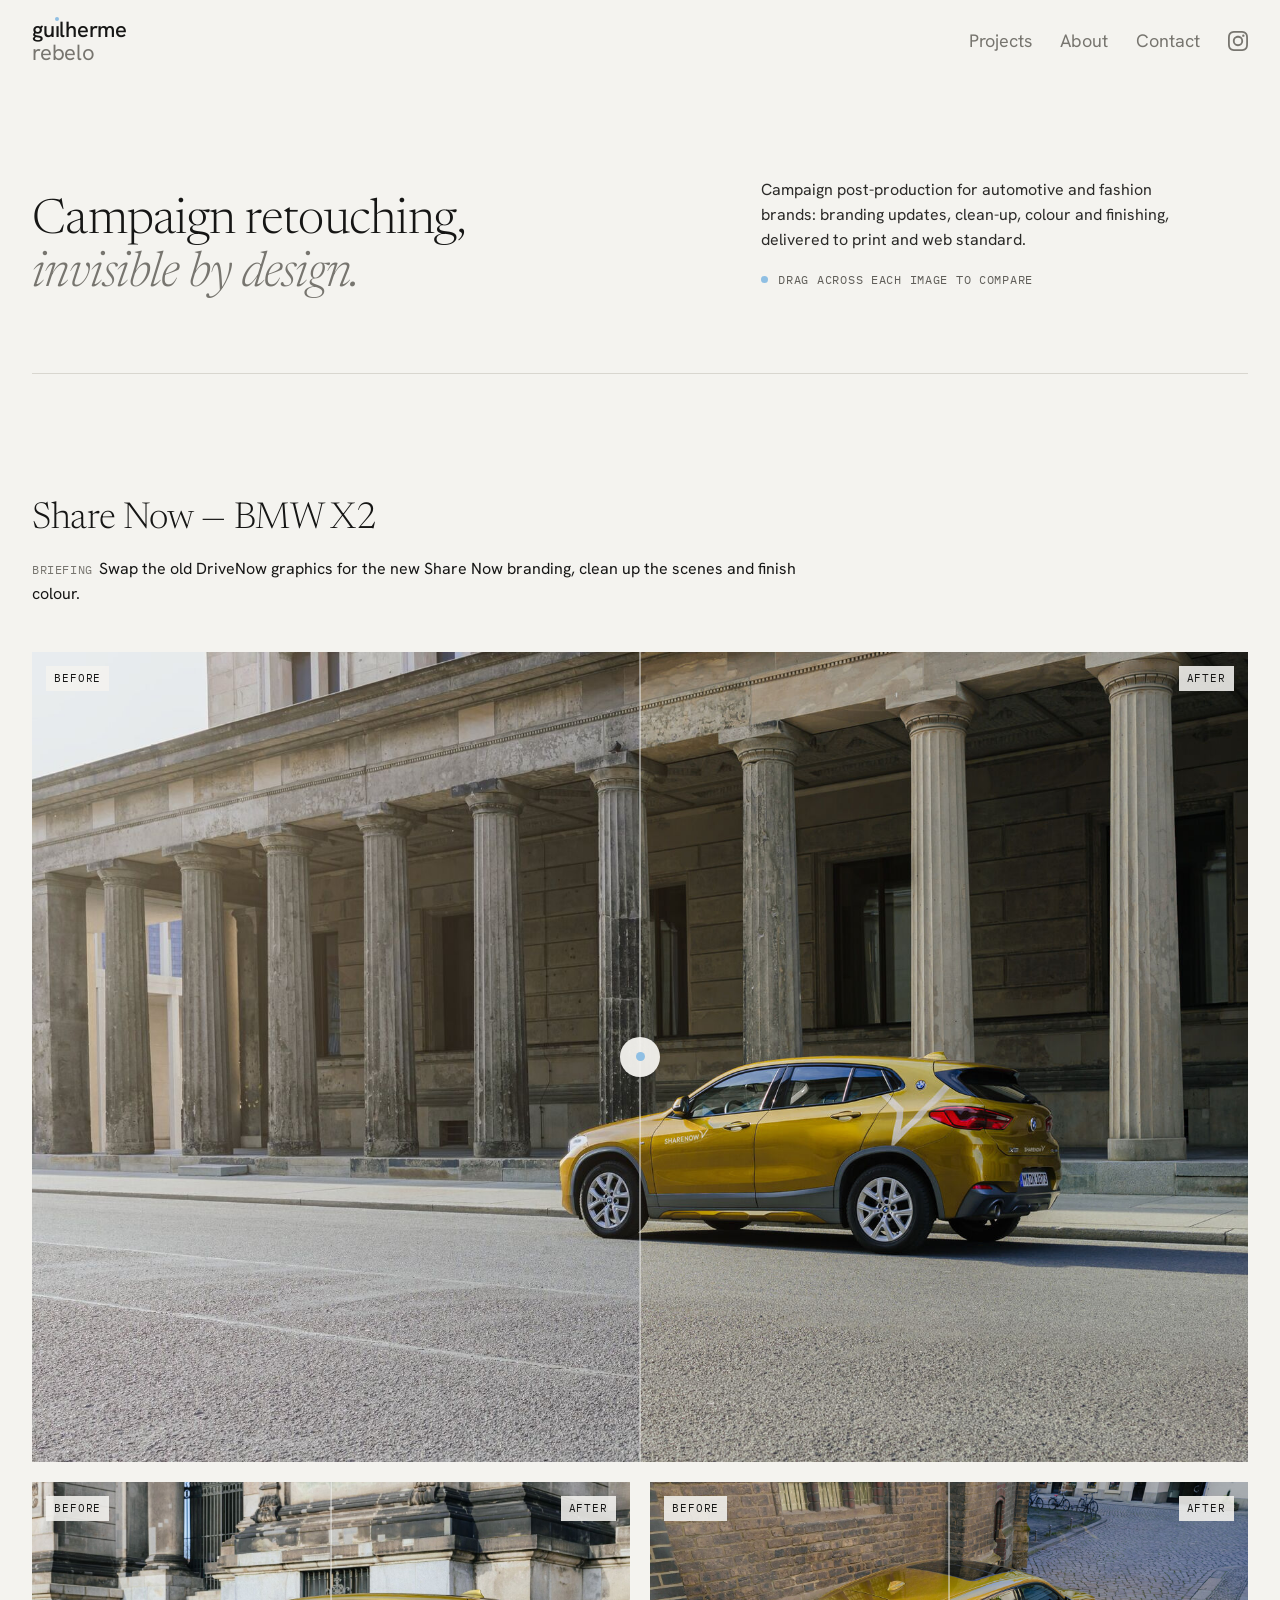
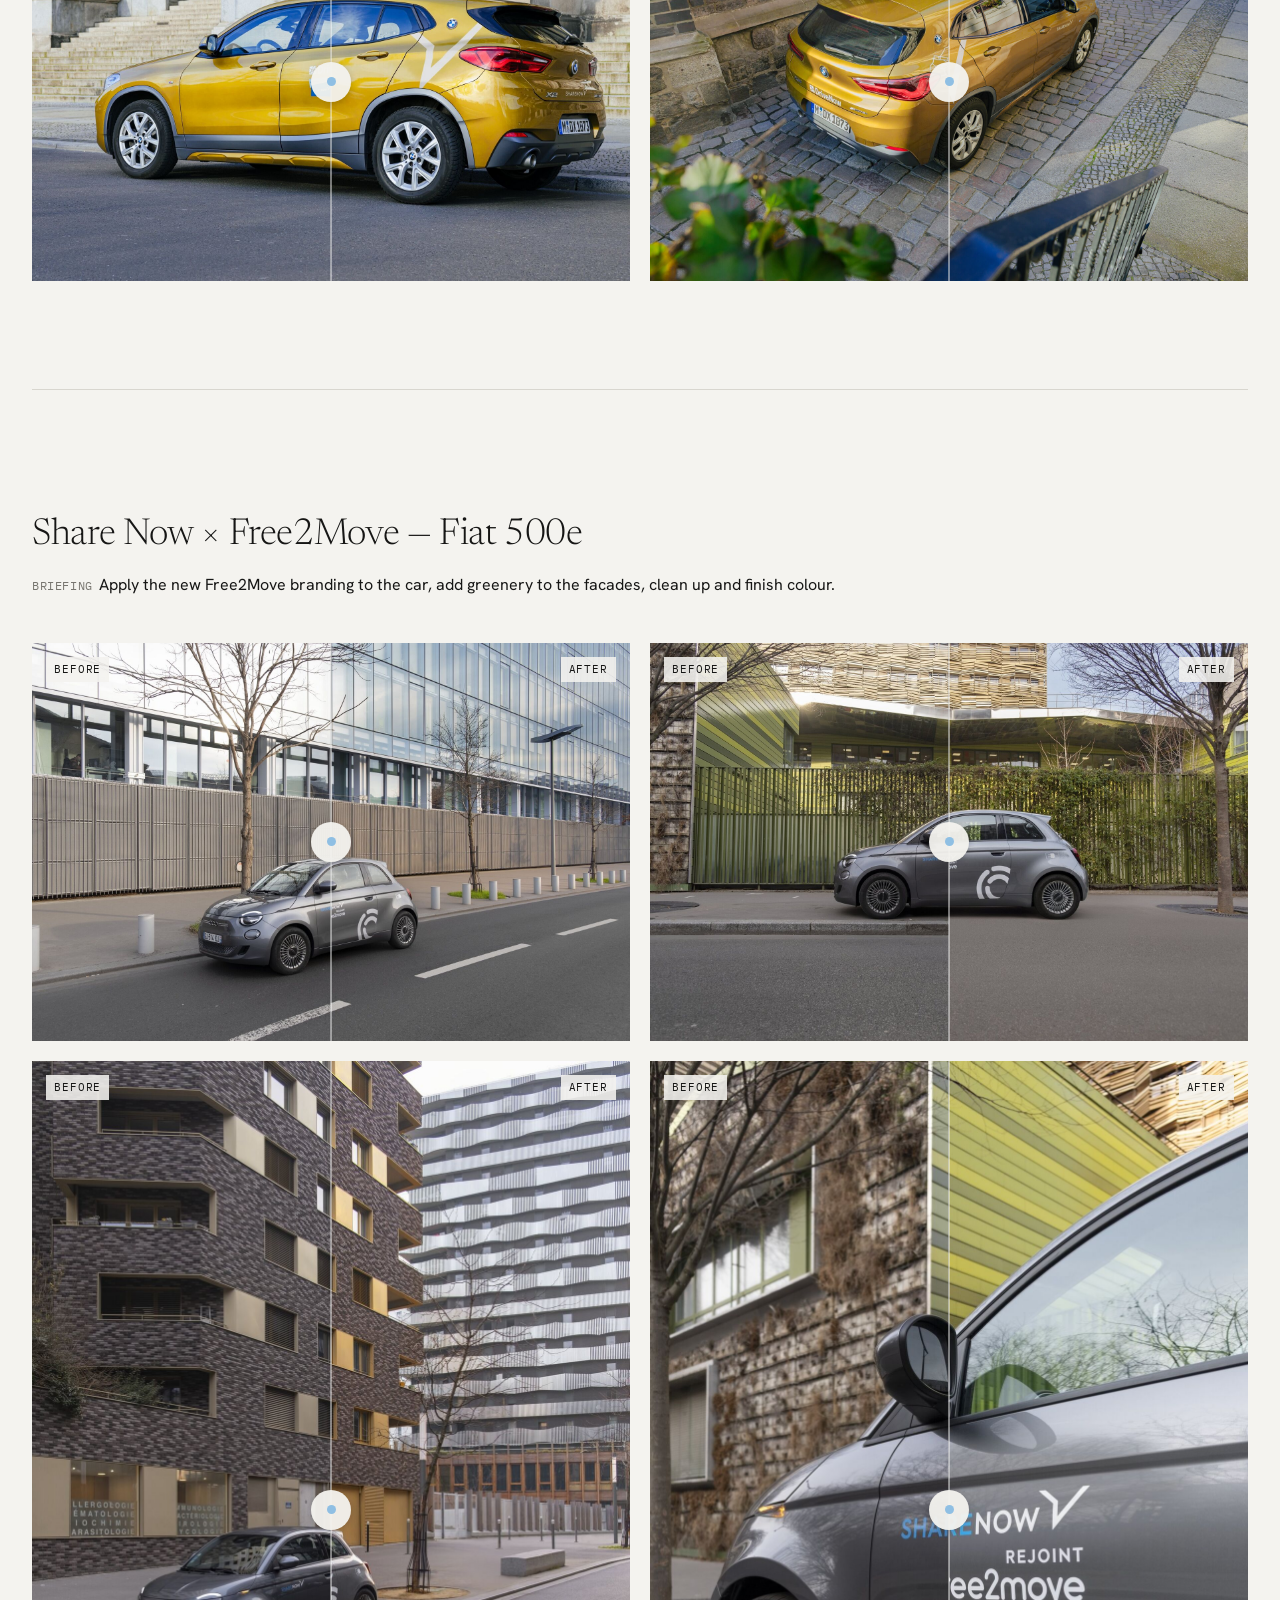
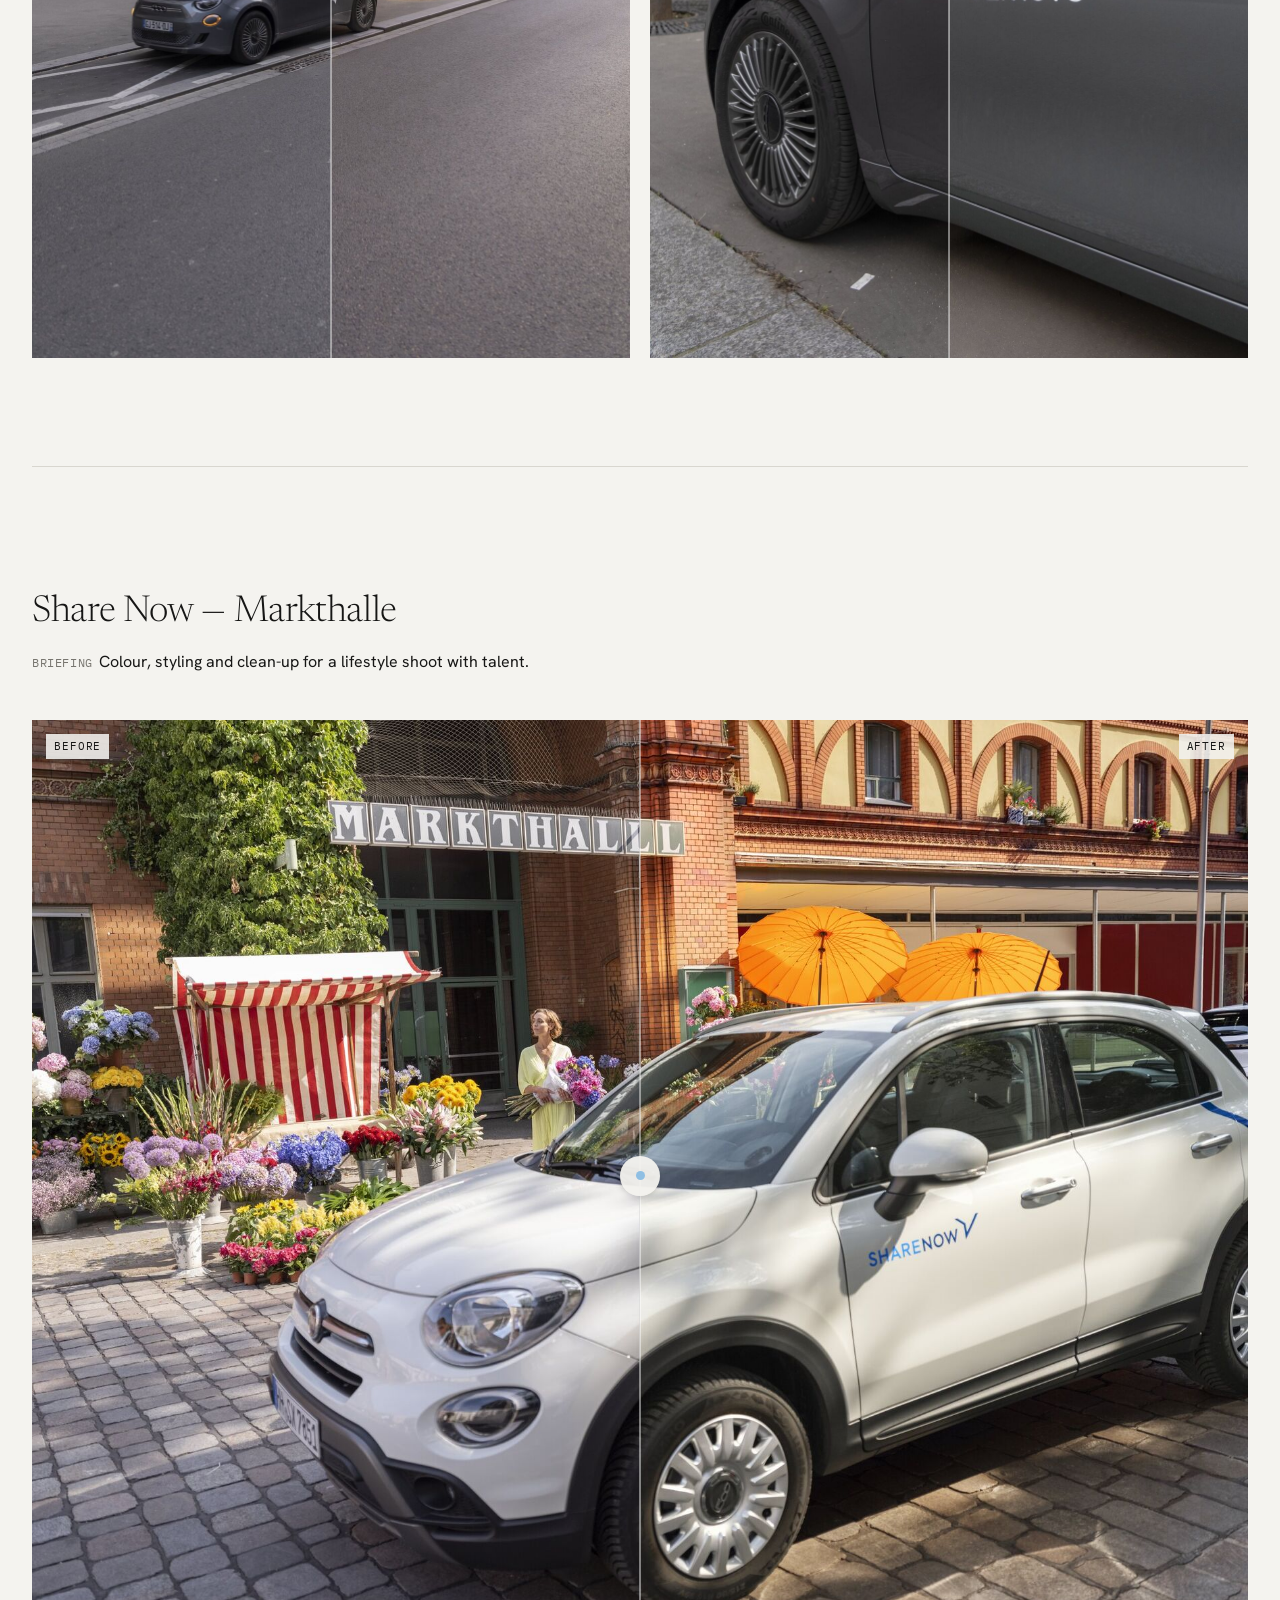
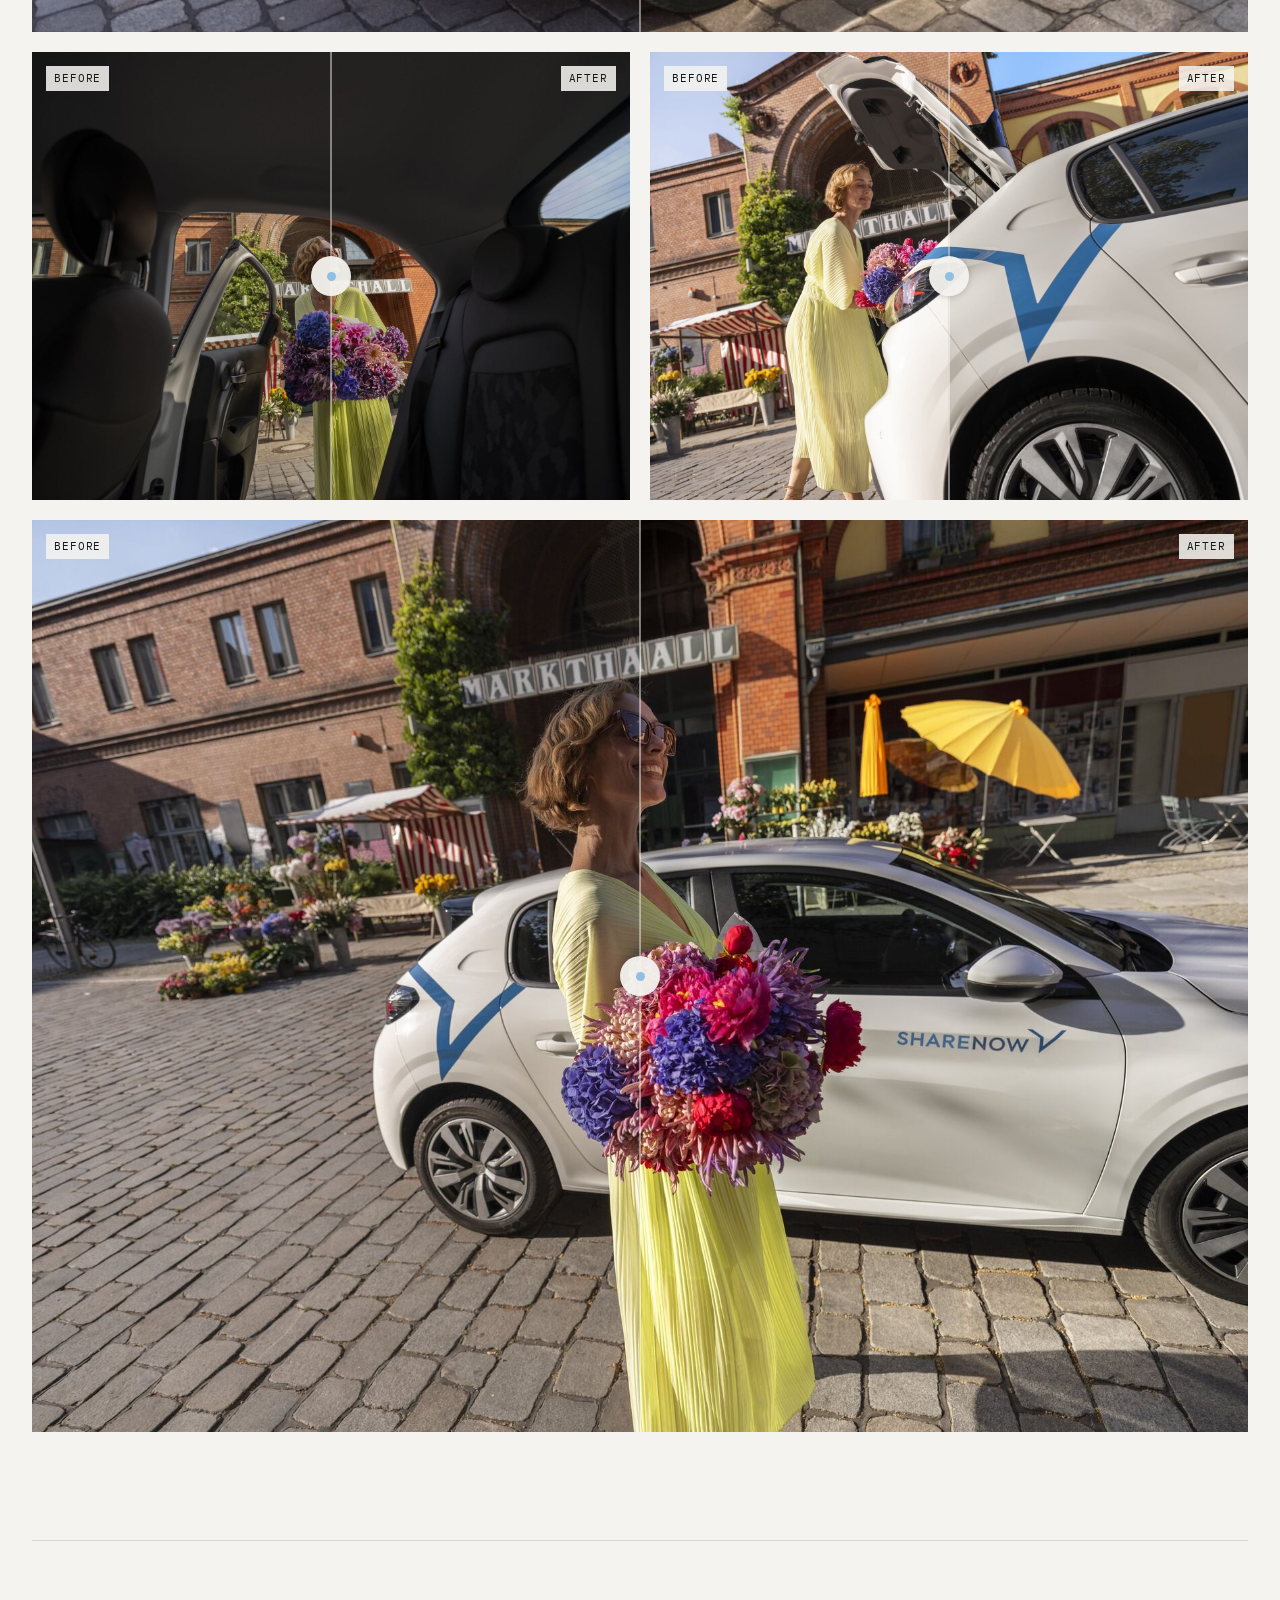
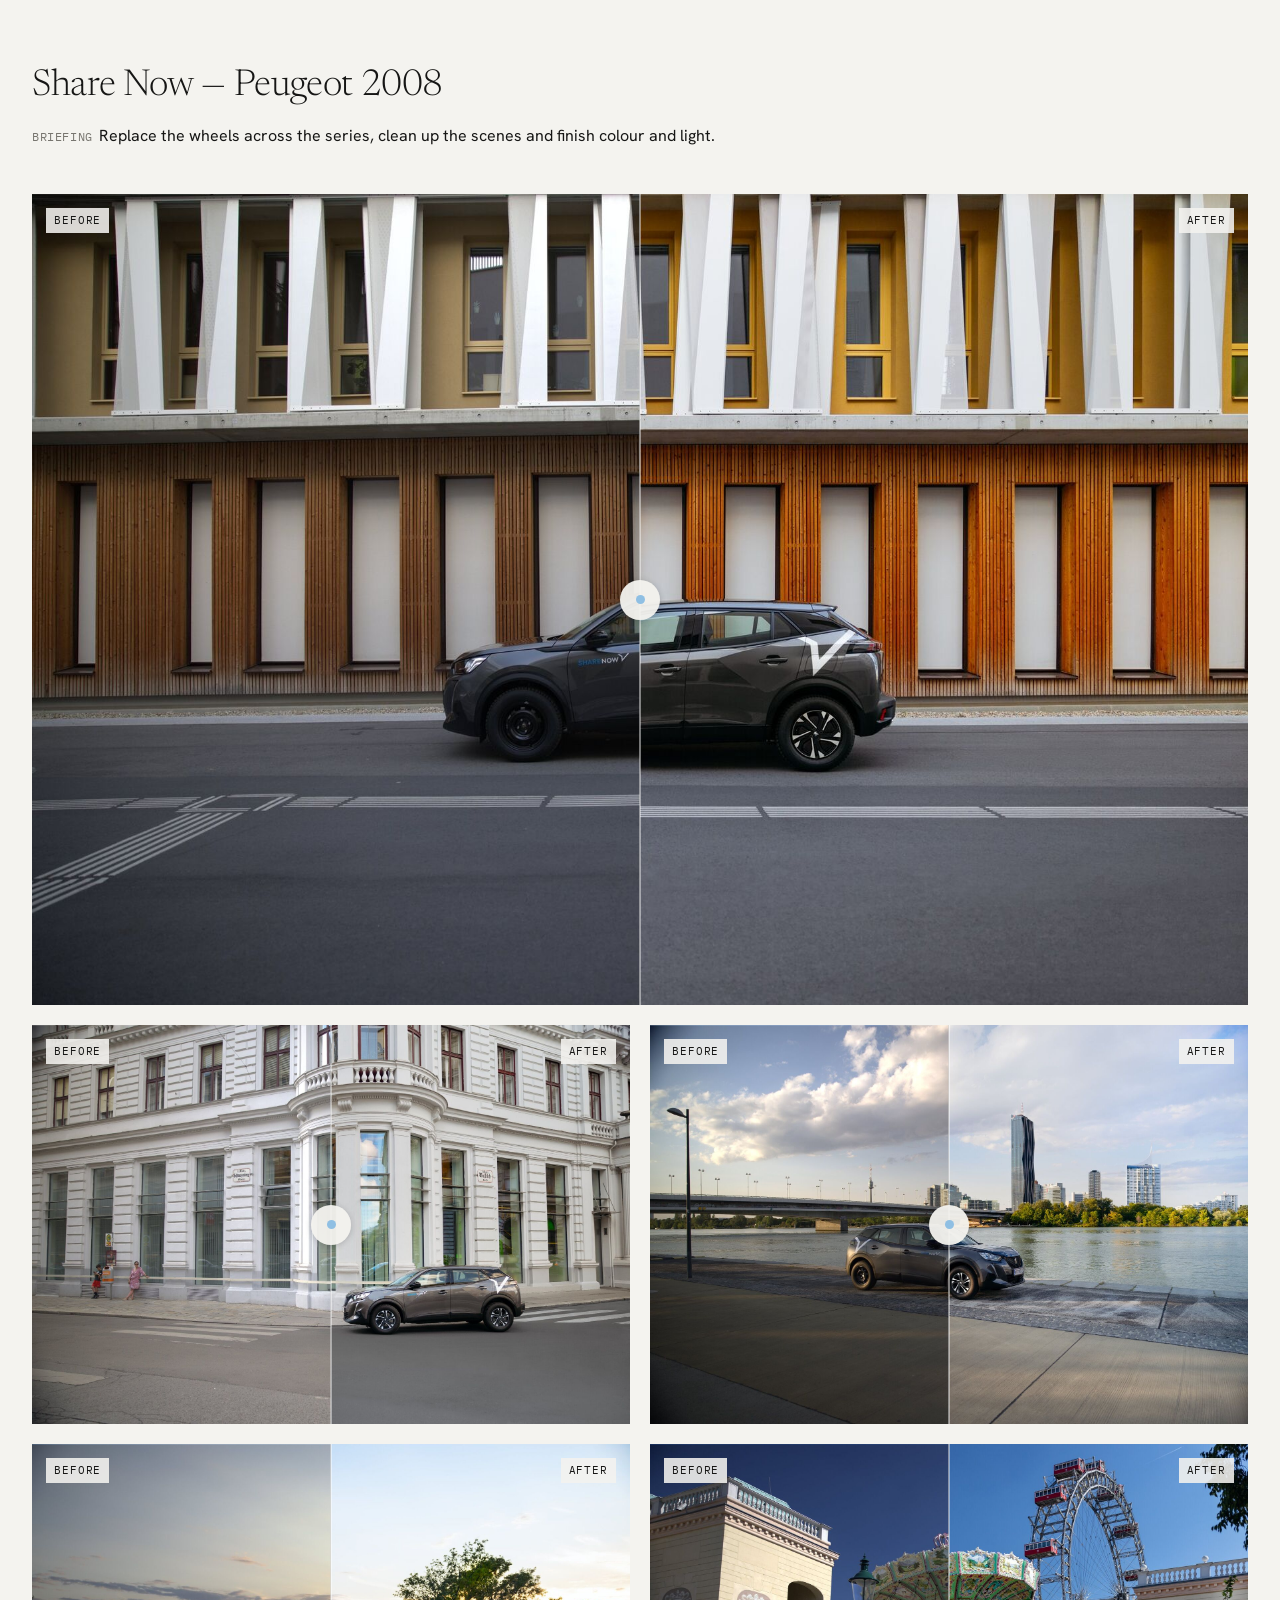
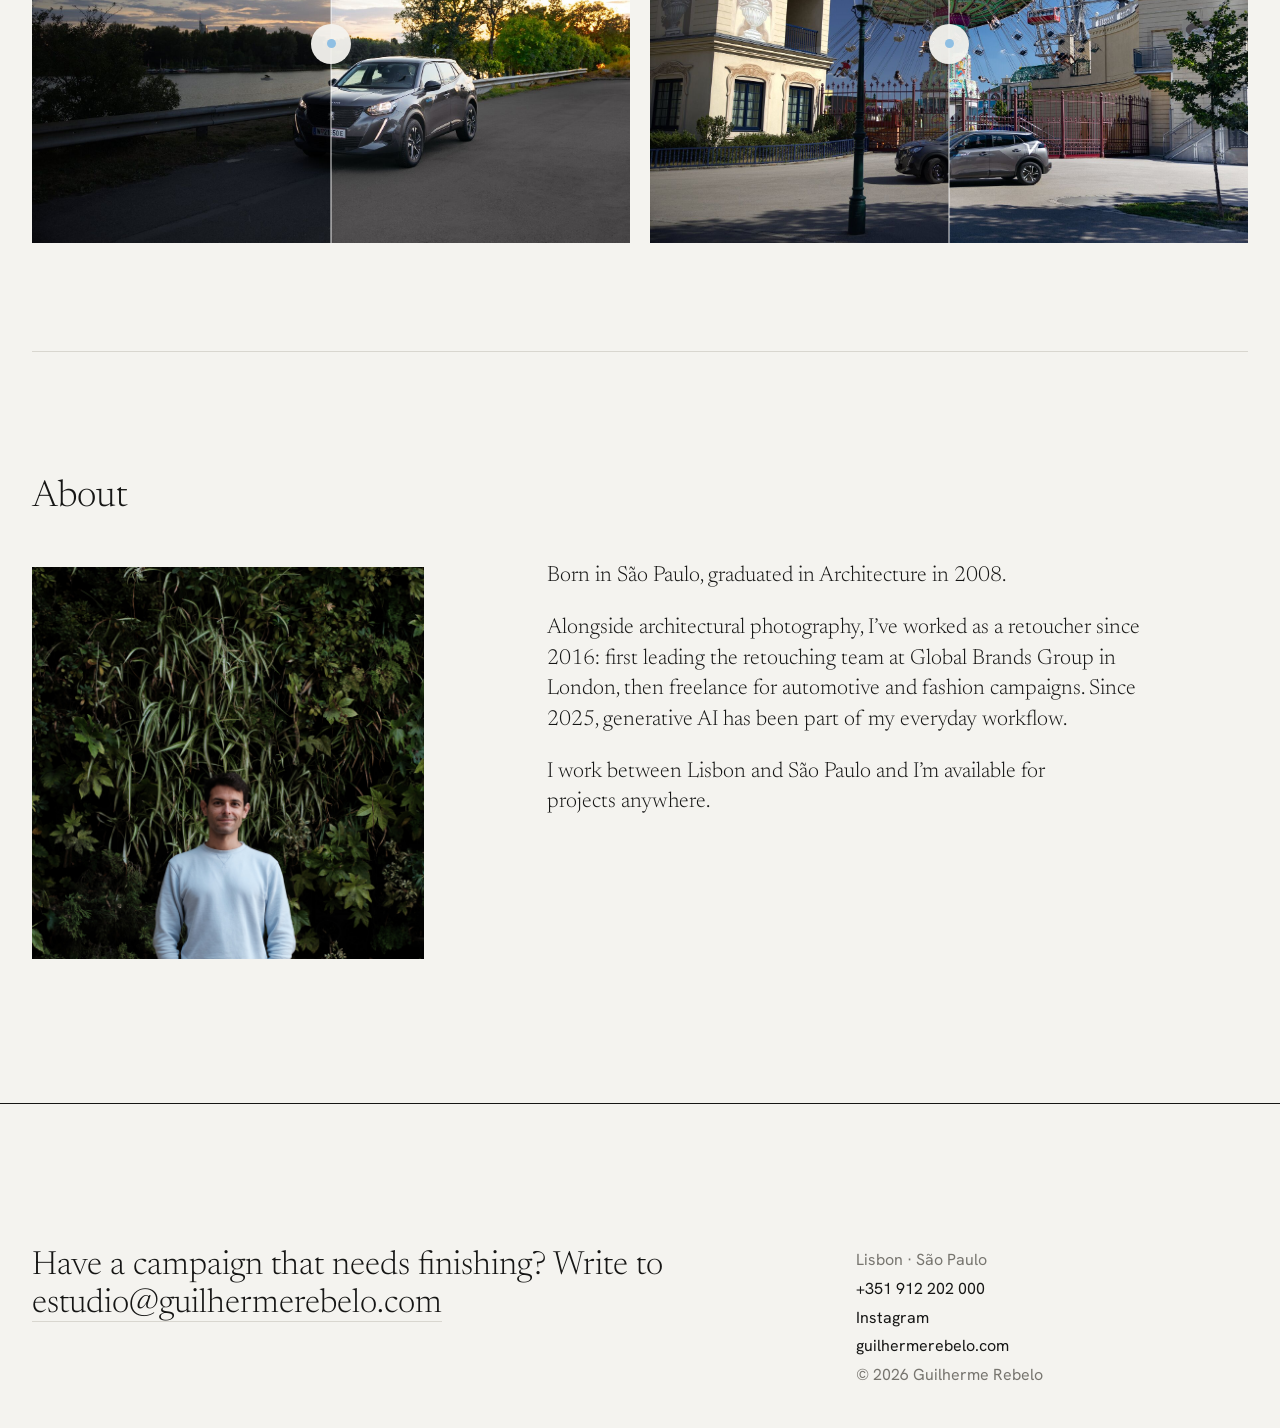
==== retouch/index.html @ 8e70e0fe "Add hidden retouch portfolio page" ====
<!DOCTYPE html>
<html lang="en">
<head>
<meta charset="utf-8">
<meta name="viewport" content="width=device-width, initial-scale=1">
<title>Guilherme Rebelo — Retouch Portfolio</title>
<meta name="robots" content="noindex, nofollow">
<meta name="description" content="Campaign retouching by Guilherme Rebelo: before and after.">
<meta property="og:type" content="website">
<meta property="og:title" content="Guilherme Rebelo — Retouch Portfolio">
<meta property="og:description" content="Campaign retouching, invisible by design. Drag each image to compare before and after.">
<meta property="og:url" content="https://guilhermerebelo.com/retouch/">
<meta property="og:image" content="https://guilhermerebelo.com/retouch/img/ShareNow_V_M37A9965.jpg">
<link rel="icon" href="../favicon.svg" type="image/svg+xml">
<link rel="icon" href="../favicon-32.png" sizes="32x32" type="image/png">
<link rel="apple-touch-icon" href="../apple-touch-icon.png">
<link rel="preconnect" href="https://fonts.googleapis.com">
<link rel="preconnect" href="https://fonts.gstatic.com" crossorigin>
<link rel="stylesheet" href="https://fonts.googleapis.com/css2?family=Newsreader:ital,opsz,wght@0,6..72,300;0,6..72,400;1,6..72,300;1,6..72,400&family=Hanken+Grotesk:wght@400;500;600&family=IBM+Plex+Mono:wght@400;500&display=swap">
<style>
  :root{
    --paper:#f4f3ef; --ink:#161615; --mute:#5f5d58; --mute-2:#77756f; --hair:#d8d6cf; --sky:#8fbfe3; --ph:#e6e4dd;
    --serif:"Newsreader",Georgia,serif; --sans:"Hanken Grotesk",Helvetica,Arial,sans-serif; --mono:"IBM Plex Mono",Menlo,monospace;
  }
  *{box-sizing:border-box}
  html,body{margin:0;background:var(--paper);color:var(--ink)}
  body{font-family:var(--sans);font-size:16px;line-height:1.55;-webkit-font-smoothing:antialiased}
  a{color:inherit;text-decoration:none}
  a:hover{color:var(--mute)}
  .wrap{padding:0 32px}

  /* header — matches guilhermerebelo.com */
  header{position:sticky;top:0;z-index:20;background:var(--paper)}
  .bar{display:flex;justify-content:space-between;align-items:center;padding:18px 32px}
  .logo{display:flex;flex-direction:column;font-size:22px;line-height:1.05;letter-spacing:-.01em}
  .logo:hover{color:inherit}
  .logo > span:first-child{font-weight:500}
  .logo > span + span{color:var(--mute-2)}
  .dot-i{position:relative}
  .dot-i::after{content:"";position:absolute;left:50%;top:.1em;width:4px;height:4px;border-radius:50%;background:var(--sky);transform:translateX(-50%)}
  nav{display:flex;align-items:center;gap:28px}
  nav a{font-size:18px;color:var(--mute-2)}
  nav a:hover{color:var(--ink)}
  .nav-ig{display:flex}
  .nav-ig svg{width:20px;height:20px}

  /* hero */
  .hero{padding:96px 0 72px;display:grid;grid-template-columns:1.4fr 1fr;gap:48px;align-items:end}
  h1{margin:0;font-family:var(--serif);font-weight:300;font-size:clamp(32px,3.8vw,56px);line-height:1.08;letter-spacing:-.015em;text-wrap:balance}
  h1 em{font-style:italic;color:var(--mute-2)}
  .intro{margin:0;color:#2b2a28;max-width:440px;text-wrap:pretty}
  .hint{display:flex;align-items:center;gap:10px;margin-top:18px;font-family:var(--mono);font-size:12px;letter-spacing:.06em;text-transform:uppercase;color:var(--mute)}
  .hint i{width:7px;height:7px;border-radius:50%;background:var(--sky);display:inline-block}

  /* campaigns */
  h2{font:300 clamp(28px,2.9vw,42px)/1.1 var(--serif);letter-spacing:-.01em;text-wrap:balance}
  .campaign{scroll-margin-top:70px}
  .title{display:grid;grid-template-columns:repeat(12,1fr);gap:0 20px;padding:14vh 0 5vh;border-top:1px solid var(--hair)}
  .title h2{grid-column:1 / 9;margin:0}
  .title dl{grid-column:1 / 9;margin:16px 0 0;display:flex;flex-wrap:wrap;gap:4px 28px}
  .title dt{display:inline;margin-right:6px;font:400 12px var(--mono);text-transform:uppercase;letter-spacing:.05em;color:var(--mute-2)}
  .title dd{display:inline;margin:0}
  .campaign .grid{margin-bottom:12vh}
  .grid{display:grid;grid-template-columns:repeat(12,1fr);gap:20px;align-items:start}
  .w12{grid-column:span 12}.w8{grid-column:span 8}.w6{grid-column:span 6}.w4{grid-column:span 4}

  /* before / after */
  figure{margin:0}
  .ba{position:relative;overflow:hidden;background:var(--ph);user-select:none;-webkit-user-select:none;touch-action:pan-y;cursor:ew-resize;--pos:50%}
  .ba img{display:block;width:100%;height:auto;pointer-events:none}
  .ba .before{position:absolute;inset:0;width:100%;height:100%;object-fit:cover;clip-path:inset(0 calc(100% - var(--pos)) 0 0)}
  .ba .line{position:absolute;top:0;bottom:0;left:var(--pos);width:1px;background:rgba(255,255,255,.9);box-shadow:0 0 0 .5px rgba(0,0,0,.15);transform:translateX(-.5px);pointer-events:none}
  .ba .knob{position:absolute;top:50%;left:var(--pos);width:40px;height:40px;border-radius:50%;background:rgba(244,243,239,.95);transform:translate(-50%,-50%);display:grid;place-items:center;box-shadow:0 1px 6px rgba(0,0,0,.18);pointer-events:none}
  .ba .knob::after{content:"";width:9px;height:9px;border-radius:50%;background:var(--sky)}
  .ba .tag{position:absolute;top:14px;font-family:var(--mono);font-size:11px;letter-spacing:.08em;text-transform:uppercase;padding:4px 8px;background:rgba(244,243,239,.88);color:var(--ink);pointer-events:none}
  .ba .tag.b{left:14px}.ba .tag.a{right:14px}
  .ba input{position:absolute;inset:0;width:100%;height:100%;opacity:0;margin:0;cursor:ew-resize}
  .ba:focus-within .knob{outline:2px solid var(--sky);outline-offset:3px}

  /* about — matches the Sobre page */
  .about{display:grid;grid-template-columns:repeat(12,1fr);gap:0 20px;padding:14vh 0 16vh;border-top:1px solid var(--hair);scroll-margin-top:70px}
  .about h2{grid-column:1 / 5;margin:0;font-size:clamp(28px,2.9vw,42px)}
  .about-photo{grid-column:1 / 5;grid-row:2;margin:48px 0 0}
  .about-photo img{display:block;width:100%;height:auto}
  .about-text{grid-column:6 / 12;grid-row:2;margin-top:42px;font:300 clamp(20px,1.7vw,26px)/1.4 var(--serif)}
  .about-text p{margin:0 0 1em;text-wrap:pretty}

  /* footer — matches guilhermerebelo.com */
  footer{display:grid;grid-template-columns:2fr 1fr;gap:40px;padding:16vh 32px 40px;border-top:1px solid var(--ink)}
  .footer-text{margin:0;font:300 clamp(26px,2.6vw,38px)/1.15 var(--serif)}
  .footer-text a{border-bottom:1px solid var(--hair)}
  .footer-text a:hover{color:inherit;border-color:var(--ink)}
  .footer-info{display:flex;flex-direction:column;justify-content:flex-end;gap:4px;color:var(--mute-2)}
  .footer-info a{color:var(--ink)}

  @media (max-width:900px){
    .wrap{padding:0 16px}
    .bar{padding:16px}
    .logo{font-size:19px}
    nav{gap:18px}
    nav a{font-size:16px}
    .about{grid-template-columns:1fr;padding-top:10vh}
    .about h2,.about-photo,.about-text{grid-column:1;grid-row:auto}
    .about-photo{margin:32px 0}
    .about-text{margin-top:0}
    footer{grid-template-columns:1fr;padding:12vh 16px 32px}
    .hero{grid-template-columns:1fr;padding:56px 0 48px;gap:24px}
    .title{grid-template-columns:1fr;padding-top:10vh}
    .title h2,.title dl{grid-column:1}
    .w8,.w6,.w4{grid-column:span 12}
  }
</style>
</head>
<body>

<header>
  <div class="bar">
    <a class="logo" href="../index.html" aria-label="Guilherme Rebelo">
      <span>gu<span class="dot-i">ı</span>lherme</span>
      <span>rebelo</span>
    </a>
    <nav aria-label="Main">
      <a href="#top">Projects</a>
      <a href="#about">About</a>
      <a href="#contact">Contact</a>
      <a class="nav-ig" href="https://www.instagram.com/guilhermerebelo.foto/" target="_blank" rel="noopener" aria-label="Instagram"><svg viewBox="0 0 1000 1000" aria-hidden="true"> <path fill="currentColor" transform="translate(-2.5 -2.5)" d="M295.42,6c-53.2,2.51-89.53,11-121.29,23.48-32.87,12.81-60.73,30-88.45,57.82S40.89,143,28.17,175.92c-12.31,31.83-20.65,68.19-23,121.42S2.3,367.68,2.56,503.46,3.42,656.26,6,709.6c2.54,53.19,11,89.51,23.48,121.28,12.83,32.87,30,60.72,57.83,88.45S143,964.09,176,976.83c31.8,12.29,68.17,20.67,121.39,23s70.35,2.87,206.09,2.61,152.83-.86,206.16-3.39S799.1,988,830.88,975.58c32.87-12.86,60.74-30,88.45-57.84S964.1,862,976.81,829.06c12.32-31.8,20.69-68.17,23-121.35,2.33-53.37,2.88-70.41,2.62-206.17s-.87-152.78-3.4-206.1-11-89.53-23.47-121.32c-12.85-32.87-30-60.7-57.82-88.45S862,40.87,829.07,28.19c-31.82-12.31-68.17-20.7-121.39-23S637.33,2.3,501.54,2.56,348.75,3.4,295.42,6m5.84,903.88c-48.75-2.12-75.22-10.22-92.86-17-23.36-9-40-19.88-57.58-37.29s-28.38-34.11-37.5-57.42c-6.85-17.64-15.1-44.08-17.38-92.83-2.48-52.69-3-68.51-3.29-202s.22-149.29,2.53-202c2.08-48.71,10.23-75.21,17-92.84,9-23.39,19.84-40,37.29-57.57s34.1-28.39,57.43-37.51c17.62-6.88,44.06-15.06,92.79-17.38,52.73-2.5,68.53-3,202-3.29s149.31.21,202.06,2.53c48.71,2.12,75.22,10.19,92.83,17,23.37,9,40,19.81,57.57,37.29s28.4,34.07,37.52,57.45c6.89,17.57,15.07,44,17.37,92.76,2.51,52.73,3.08,68.54,3.32,202s-.23,149.31-2.54,202c-2.13,48.75-10.21,75.23-17,92.89-9,23.35-19.85,40-37.31,57.56s-34.09,28.38-57.43,37.5c-17.6,6.87-44.07,15.07-92.76,17.39-52.73,2.48-68.53,3-202.05,3.29s-149.27-.25-202-2.53m407.6-674.61a60,60,0,1,0,59.88-60.1,60,60,0,0,0-59.88,60.1M245.77,503c.28,141.8,115.44,256.49,257.21,256.22S759.52,643.8,759.25,502,643.79,245.48,502,245.76,245.5,361.22,245.77,503m90.06-.18a166.67,166.67,0,1,1,167,166.34,166.65,166.65,0,0,1-167-166.34"/> </svg></a>
    </nav>
  </div>
</header>

<main class="wrap" id="top">

  <section class="hero">
    <h1>Campaign retouching, <em>invisible by design.</em></h1>
    <div>
      <p class="intro">Campaign post-production for automotive and fashion brands: branding updates, clean-up, colour and finishing, delivered to print and web standard.</p>
      <p class="hint"><i aria-hidden="true"></i>Drag across each image to compare</p>
    </div>
  </section>

  <!-- Campaign 01 -->
  <section class="campaign" aria-labelledby="c1">
    <div class="title">
      <h2 id="c1">Share Now — BMW X2</h2>
      <dl><div><dt>Briefing</dt><dd>Swap the old DriveNow graphics for the new Share Now branding, clean up the scenes and finish colour.</dd></div></dl>
    </div>
    <div class="grid">
      <figure class="w12">
        <div class="ba"><img src="img/2J1A0960_ID_4050.jpg" alt="After: gold BMW X2 in front of a colonnade" width="1800" height="1200" loading="lazy"><img class="before" src="img/2J1A0960_ID_4050_B4.jpg" alt="Before: unretouched original" loading="lazy"><span class="line"></span><span class="knob"></span><span class="tag b">Before</span><span class="tag a">After</span><input type="range" min="0" max="100" value="50" aria-label="Compare before and after"></div>
      </figure>
      <figure class="w6">
        <div class="ba"><img src="img/2J1A1224_ID_5382.jpg" alt="After: gold BMW X2 parked by stone steps" width="1800" height="1200" loading="lazy"><img class="before" src="img/2J1A1224_ID_5382_B4.jpg" alt="Before: unretouched original" loading="lazy"><span class="line"></span><span class="knob"></span><span class="tag b">Before</span><span class="tag a">After</span><input type="range" min="0" max="100" value="50" aria-label="Compare before and after"></div>
      </figure>
      <figure class="w6">
        <div class="ba"><img src="img/2J1A1364_ID_4306.jpg" alt="After: gold BMW X2 seen from above on cobblestones" width="1800" height="1200" loading="lazy"><img class="before" src="img/2J1A1364_ID_4306_B4.jpg" alt="Before: unretouched original" loading="lazy"><span class="line"></span><span class="knob"></span><span class="tag b">Before</span><span class="tag a">After</span><input type="range" min="0" max="100" value="50" aria-label="Compare before and after"></div>
      </figure>
    </div>
  </section>

  <!-- Campaign 02 -->
  <section class="campaign" aria-labelledby="c2">
    <div class="title">
      <h2 id="c2">Share Now × Free2Move — Fiat 500e</h2>
      <dl><div><dt>Briefing</dt><dd>Apply the new Free2Move branding to the car, add greenery to the facades, clean up and finish colour.</dd></div></dl>
    </div>
    <div class="grid">
      <figure class="w6">
        <div class="ba"><img src="img/DSCF4120.jpg" alt="After: grey Fiat 500e by a glass office building" width="1800" height="1200" loading="lazy"><img class="before" src="img/DSCF4120_B4.jpg" alt="Before: unretouched original" loading="lazy"><span class="line"></span><span class="knob"></span><span class="tag b">Before</span><span class="tag a">After</span><input type="range" min="0" max="100" value="50" aria-label="Compare before and after"></div>
      </figure>
      <figure class="w6">
        <div class="ba"><img src="img/DSCF4205.jpg" alt="After: grey Fiat 500e in front of a green facade" width="1800" height="1200" loading="lazy"><img class="before" src="img/DSCF4205_B4.jpg" alt="Before: unretouched original" loading="lazy"><span class="line"></span><span class="knob"></span><span class="tag b">Before</span><span class="tag a">After</span><input type="range" min="0" max="100" value="50" aria-label="Compare before and after"></div>
      </figure>
      <figure class="w6">
        <div class="ba"><img src="img/DSCF4115.jpg" alt="After: grey Fiat 500e on a street between buildings" width="1200" height="1800" loading="lazy"><img class="before" src="img/DSCF4115_B4.jpg" alt="Before: unretouched original" loading="lazy"><span class="line"></span><span class="knob"></span><span class="tag b">Before</span><span class="tag a">After</span><input type="range" min="0" max="100" value="50" aria-label="Compare before and after"></div>
      </figure>
      <figure class="w6">
        <div class="ba"><img src="img/DSCF4211.jpg" alt="After: close-up of the Fiat 500e door with Share Now and Free2Move logos" width="1200" height="1800" loading="lazy"><img class="before" src="img/DSCF4211_B4.jpg" alt="Before: unretouched original" loading="lazy"><span class="line"></span><span class="knob"></span><span class="tag b">Before</span><span class="tag a">After</span><input type="range" min="0" max="100" value="50" aria-label="Compare before and after"></div>
      </figure>
    </div>
  </section>

  <!-- Campaign 03 -->
  <section class="campaign" aria-labelledby="c3">
    <div class="title">
      <h2 id="c3">Share Now — Markthalle</h2>
      <dl><div><dt>Briefing</dt><dd>Colour, styling and clean-up for a lifestyle shoot with talent.</dd></div></dl>
    </div>
    <div class="grid">
      <figure class="w12">
        <div class="ba"><img src="img/ShareNow_C_0320.jpg" alt="After: white Fiat 500X in front of a flower market" width="1800" height="1350" loading="lazy"><img class="before" src="img/ShareNow_C_0320_B4.jpg" alt="Before: unretouched original" loading="lazy"><span class="line"></span><span class="knob"></span><span class="tag b">Before</span><span class="tag a">After</span><input type="range" min="0" max="100" value="50" aria-label="Compare before and after"></div>
      </figure>
      <figure class="w6">
        <div class="ba"><img src="img/ShareNow_C_0436.jpg" alt="After: woman with flowers seen from inside the car" width="1800" height="1350" loading="lazy"><img class="before" src="img/ShareNow_C_0436_B4.jpg" alt="Before: unretouched original" loading="lazy"><span class="line"></span><span class="knob"></span><span class="tag b">Before</span><span class="tag a">After</span><input type="range" min="0" max="100" value="50" aria-label="Compare before and after"></div>
      </figure>
      <figure class="w6">
        <div class="ba"><img src="img/ShareNow_D_0582.jpg" alt="After: woman loading flowers into the car boot" width="1800" height="1350" loading="lazy"><img class="before" src="img/ShareNow_D_0582_B4.jpg" alt="Before: unretouched original" loading="lazy"><span class="line"></span><span class="knob"></span><span class="tag b">Before</span><span class="tag a">After</span><input type="range" min="0" max="100" value="50" aria-label="Compare before and after"></div>
      </figure>
      <figure class="w12">
        <div class="ba"><img src="img/ShareNow_D_0637.jpg" alt="After: woman holding flowers beside a white Share Now car at the market" width="1800" height="1350" loading="lazy"><img class="before" src="img/ShareNow_D_0637_B4.jpg" alt="Before: unretouched original" loading="lazy"><span class="line"></span><span class="knob"></span><span class="tag b">Before</span><span class="tag a">After</span><input type="range" min="0" max="100" value="50" aria-label="Compare before and after"></div>
      </figure>
    </div>
  </section>

  <!-- Campaign 04 -->
  <section class="campaign" aria-labelledby="c4">
    <div class="title">
      <h2 id="c4">Share Now — Peugeot 2008</h2>
      <dl><div><dt>Briefing</dt><dd>Replace the wheels across the series, clean up the scenes and finish colour and light.</dd></div></dl>
    </div>
    <div class="grid">
      <figure class="w12">
        <div class="ba"><img src="img/ShareNow_V_M37A9275.jpg" alt="After: grey Peugeot 2008 in front of a wooden facade with white fins" width="1800" height="1201" loading="lazy"><img class="before" src="img/ShareNow_V_M37A9275_B4.jpg" alt="Before: unretouched raw file" loading="lazy"><span class="line"></span><span class="knob"></span><span class="tag b">Before</span><span class="tag a">After</span><input type="range" min="0" max="100" value="50" aria-label="Compare before and after"></div>
      </figure>
      <figure class="w6">
        <div class="ba"><img src="img/ShareNow_V_M37A9378.jpg" alt="After: Peugeot 2008 at the corner of a white classical building" width="1800" height="1201" loading="lazy"><img class="before" src="img/ShareNow_V_M37A9378_B4.jpg" alt="Before: unretouched raw file" loading="lazy"><span class="line"></span><span class="knob"></span><span class="tag b">Before</span><span class="tag a">After</span><input type="range" min="0" max="100" value="50" aria-label="Compare before and after"></div>
      </figure>
      <figure class="w6">
        <div class="ba"><img src="img/ShareNow_V_M37A9789.jpg" alt="After: Peugeot 2008 by the Danube with the Vienna skyline" width="1800" height="1201" loading="lazy"><img class="before" src="img/ShareNow_V_M37A9789_B4.jpg" alt="Before: unretouched raw file" loading="lazy"><span class="line"></span><span class="knob"></span><span class="tag b">Before</span><span class="tag a">After</span><input type="range" min="0" max="100" value="50" aria-label="Compare before and after"></div>
      </figure>
      <figure class="w6">
        <div class="ba"><img src="img/ShareNow_V_M37A9837.jpg" alt="After: Peugeot 2008 by the river at dusk" width="1800" height="1201" loading="lazy"><img class="before" src="img/ShareNow_V_M37A9837_B4.jpg" alt="Before: unretouched raw file" loading="lazy"><span class="line"></span><span class="knob"></span><span class="tag b">Before</span><span class="tag a">After</span><input type="range" min="0" max="100" value="50" aria-label="Compare before and after"></div>
      </figure>
      <figure class="w6">
        <div class="ba"><img src="img/ShareNow_V_M37A9965.jpg" alt="After: Peugeot 2008 in front of the Prater ferris wheel and swing carousel" width="1800" height="1201" loading="lazy"><img class="before" src="img/ShareNow_V_M37A9965_B4.jpg" alt="Before: unretouched raw file" loading="lazy"><span class="line"></span><span class="knob"></span><span class="tag b">Before</span><span class="tag a">After</span><input type="range" min="0" max="100" value="50" aria-label="Compare before and after"></div>
      </figure>
    </div>
  </section>

  <section class="about" id="about" aria-labelledby="about-h">
    <h2 id="about-h">About</h2>
    <figure class="about-photo"><img src="../images/guilherme-rebelo.jpg" alt="Portrait of Guilherme Rebelo" width="1000" height="1000" loading="lazy"></figure>
    <div class="about-text">
      <p>Born in São Paulo, graduated in Architecture in 2008.</p>
      <p>Alongside architectural photography, I’ve worked as a retoucher since 2016: first leading the retouching team at Global Brands Group in London, then freelance for automotive and fashion campaigns. Since 2025, generative AI has been part of my everyday workflow.</p>
      <p>I work between Lisbon and São Paulo and I’m available for projects anywhere.</p>
    </div>
  </section>

</main>

<footer id="contact">
  <p class="footer-text">Have a campaign that needs finishing? Write to <a href="mailto:estudio@guilhermerebelo.com">estudio@guilhermerebelo.com</a></p>
  <div class="footer-info">
    <span>Lisbon · São Paulo</span>
    <a href="tel:+351912202000">+351 912 202 000</a>
    <a href="https://www.instagram.com/guilhermerebelo.foto/" target="_blank" rel="noopener">Instagram</a>
    <a href="../index.html">guilhermerebelo.com</a>
    <span>© 2026 Guilherme Rebelo</span>
  </div>
</footer>

<script>
  document.querySelectorAll('.ba').forEach(function (el) {
    var input = el.querySelector('input');
    function set(v) { el.style.setProperty('--pos', v + '%'); }
    input.addEventListener('input', function () { set(input.value); });
    // follow the pointer while hovering on desktop, drag on touch
    el.addEventListener('pointermove', function (e) {
      if (e.pointerType === 'mouse' || e.buttons) {
        var r = el.getBoundingClientRect();
        var v = Math.max(0, Math.min(100, ((e.clientX - r.left) / r.width) * 100));
        input.value = v; set(v);
      }
    });
  });
</script>
</body>
</html>
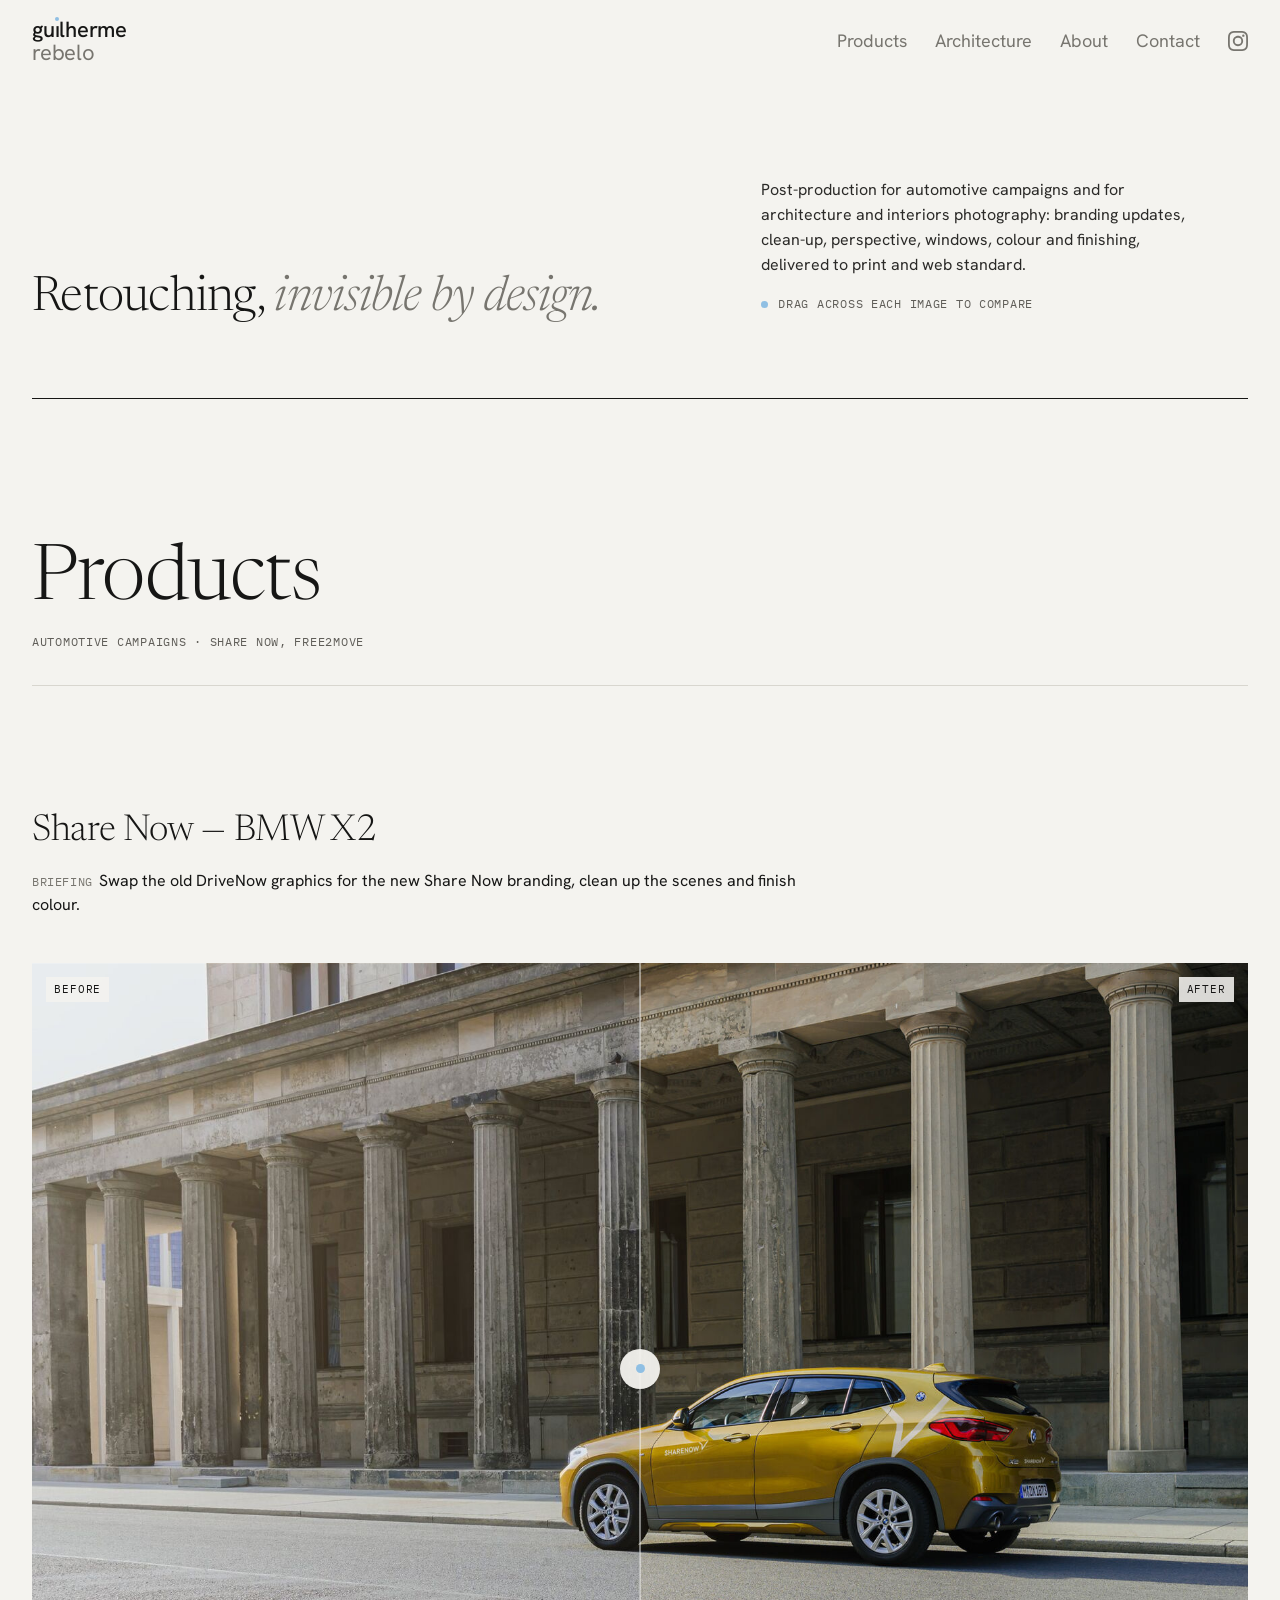
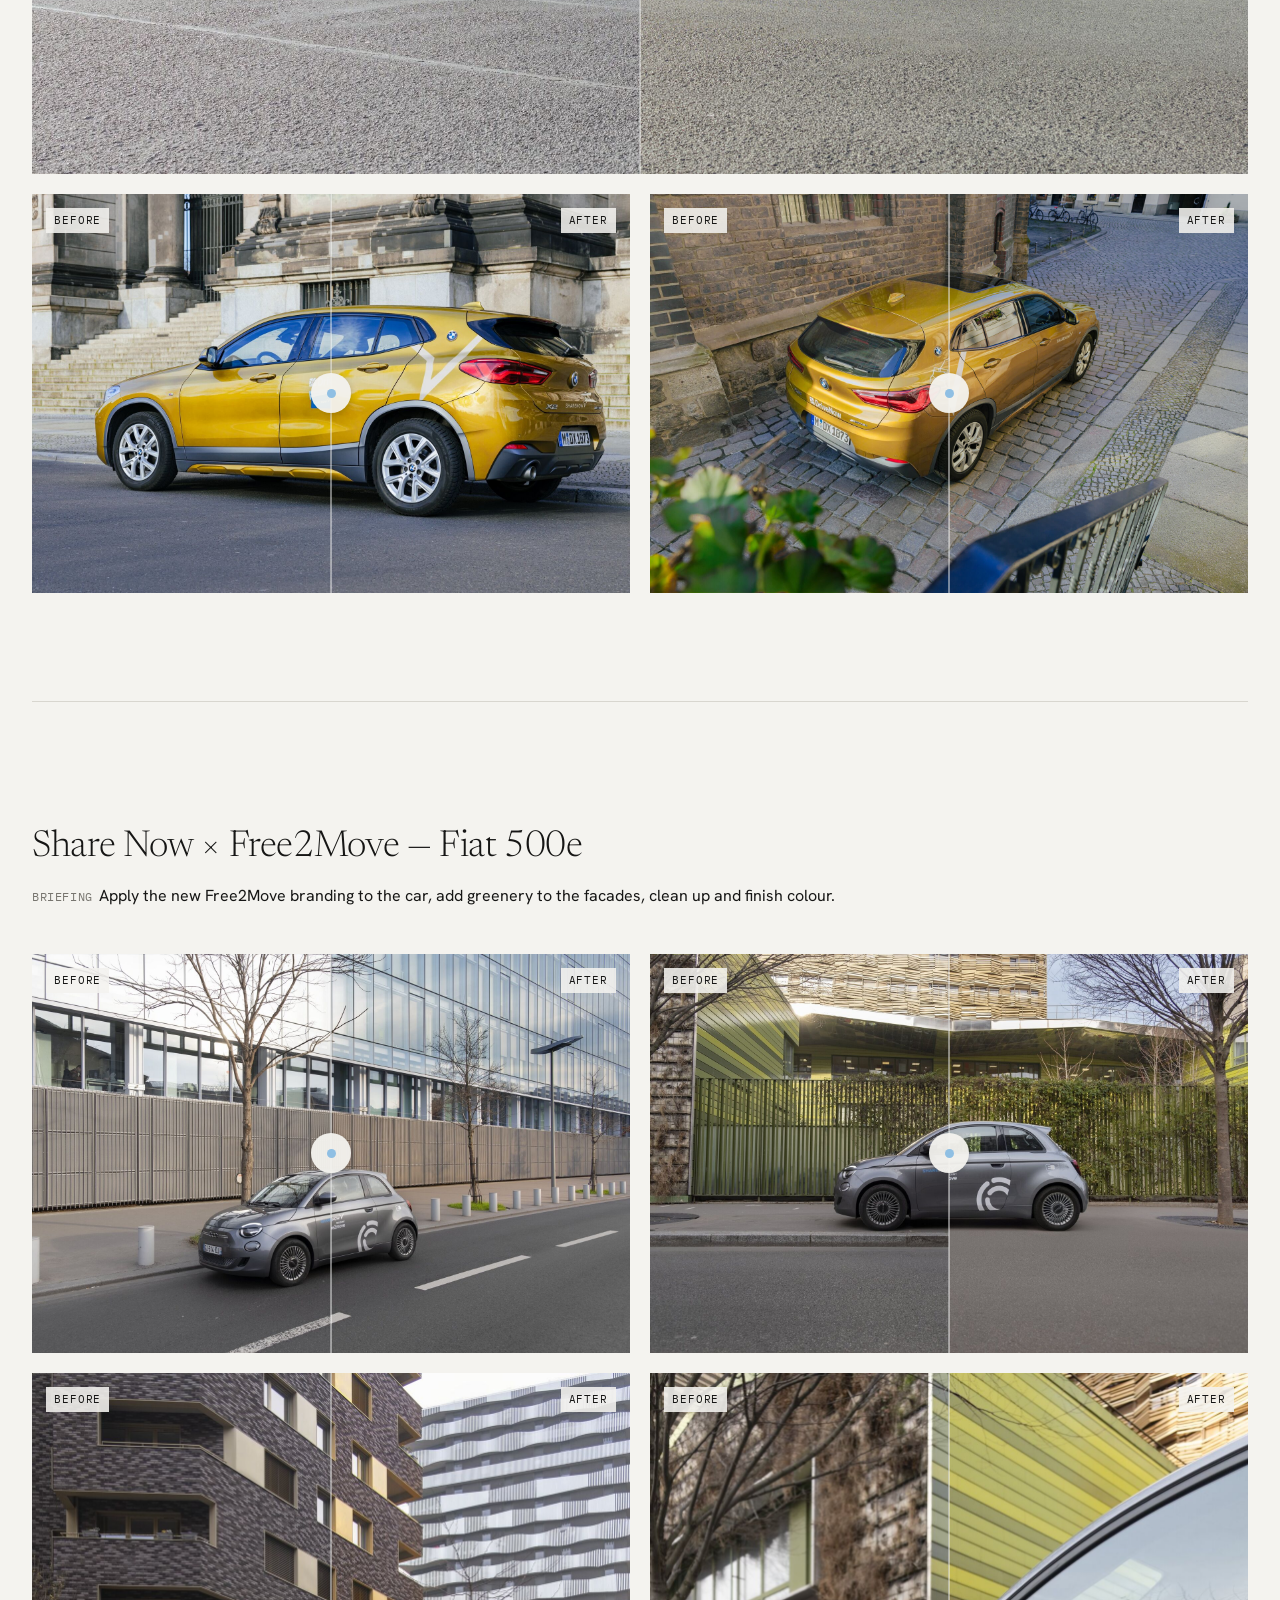
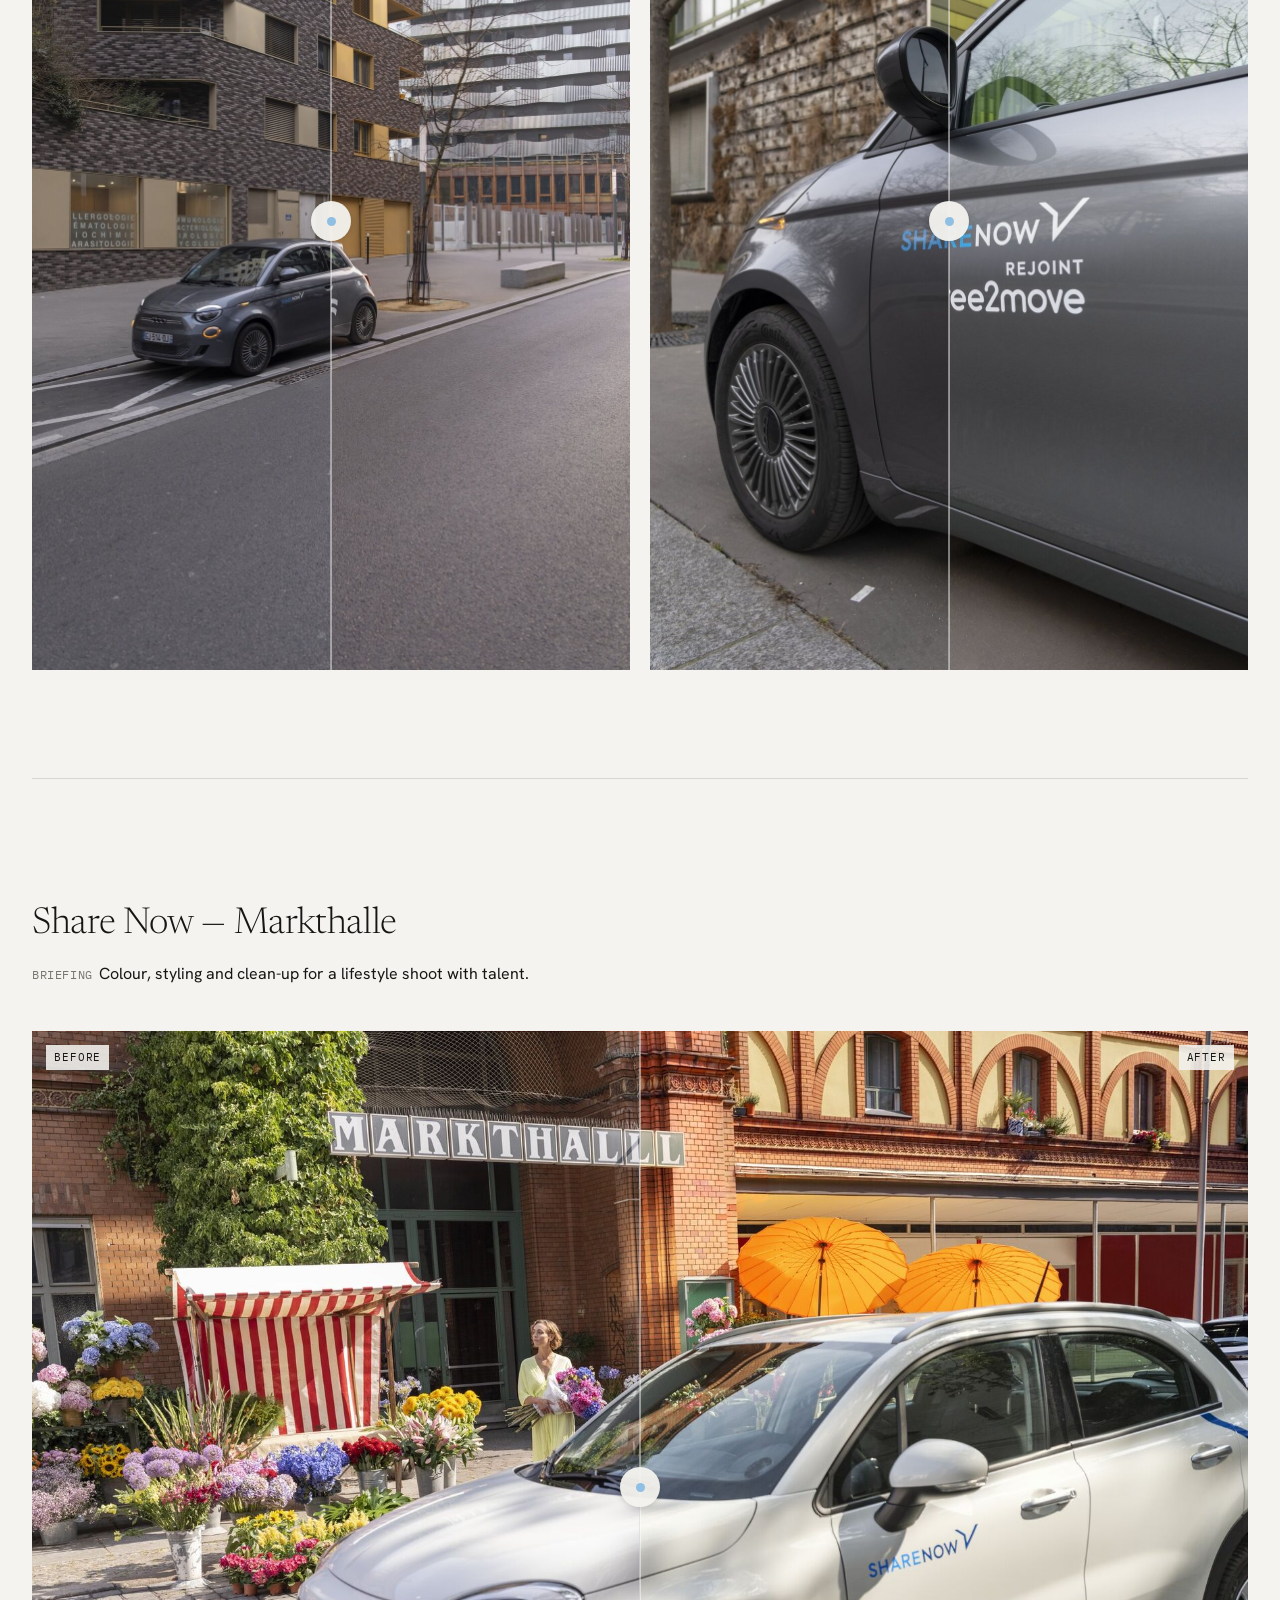
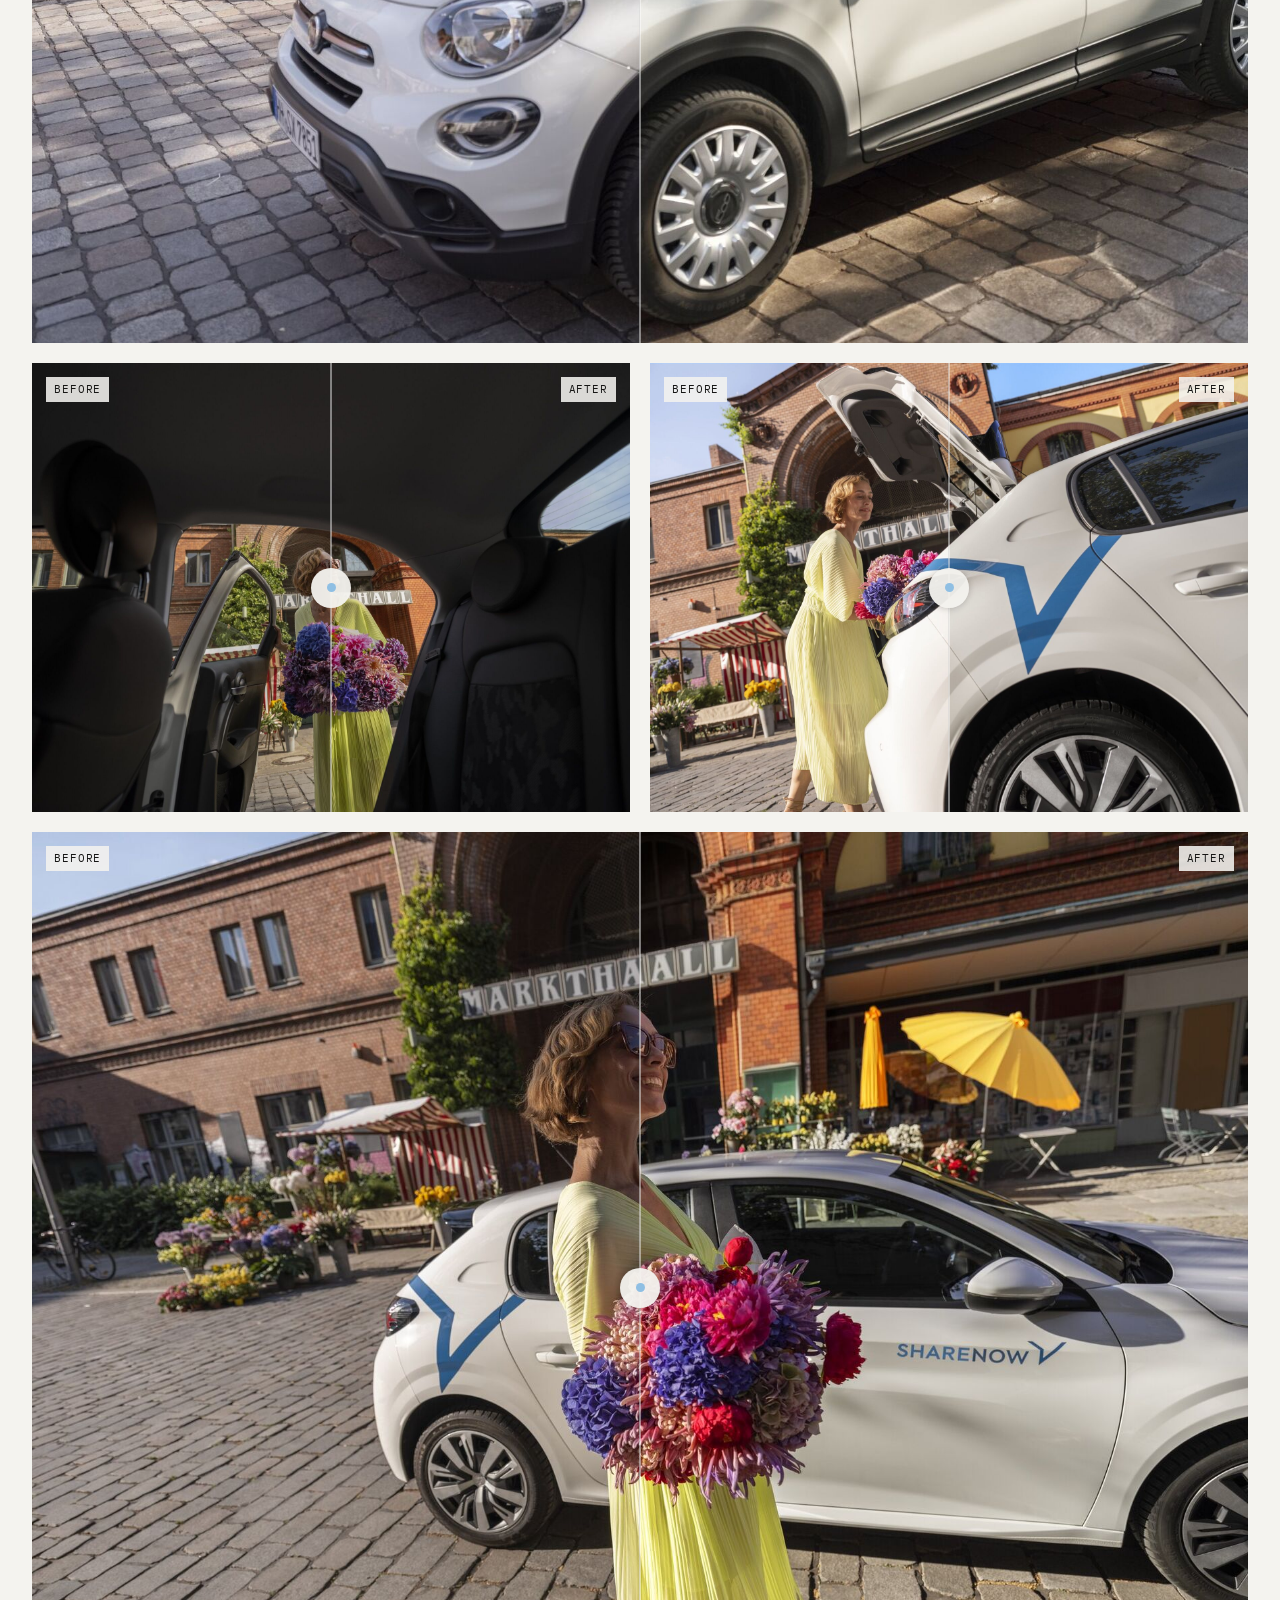
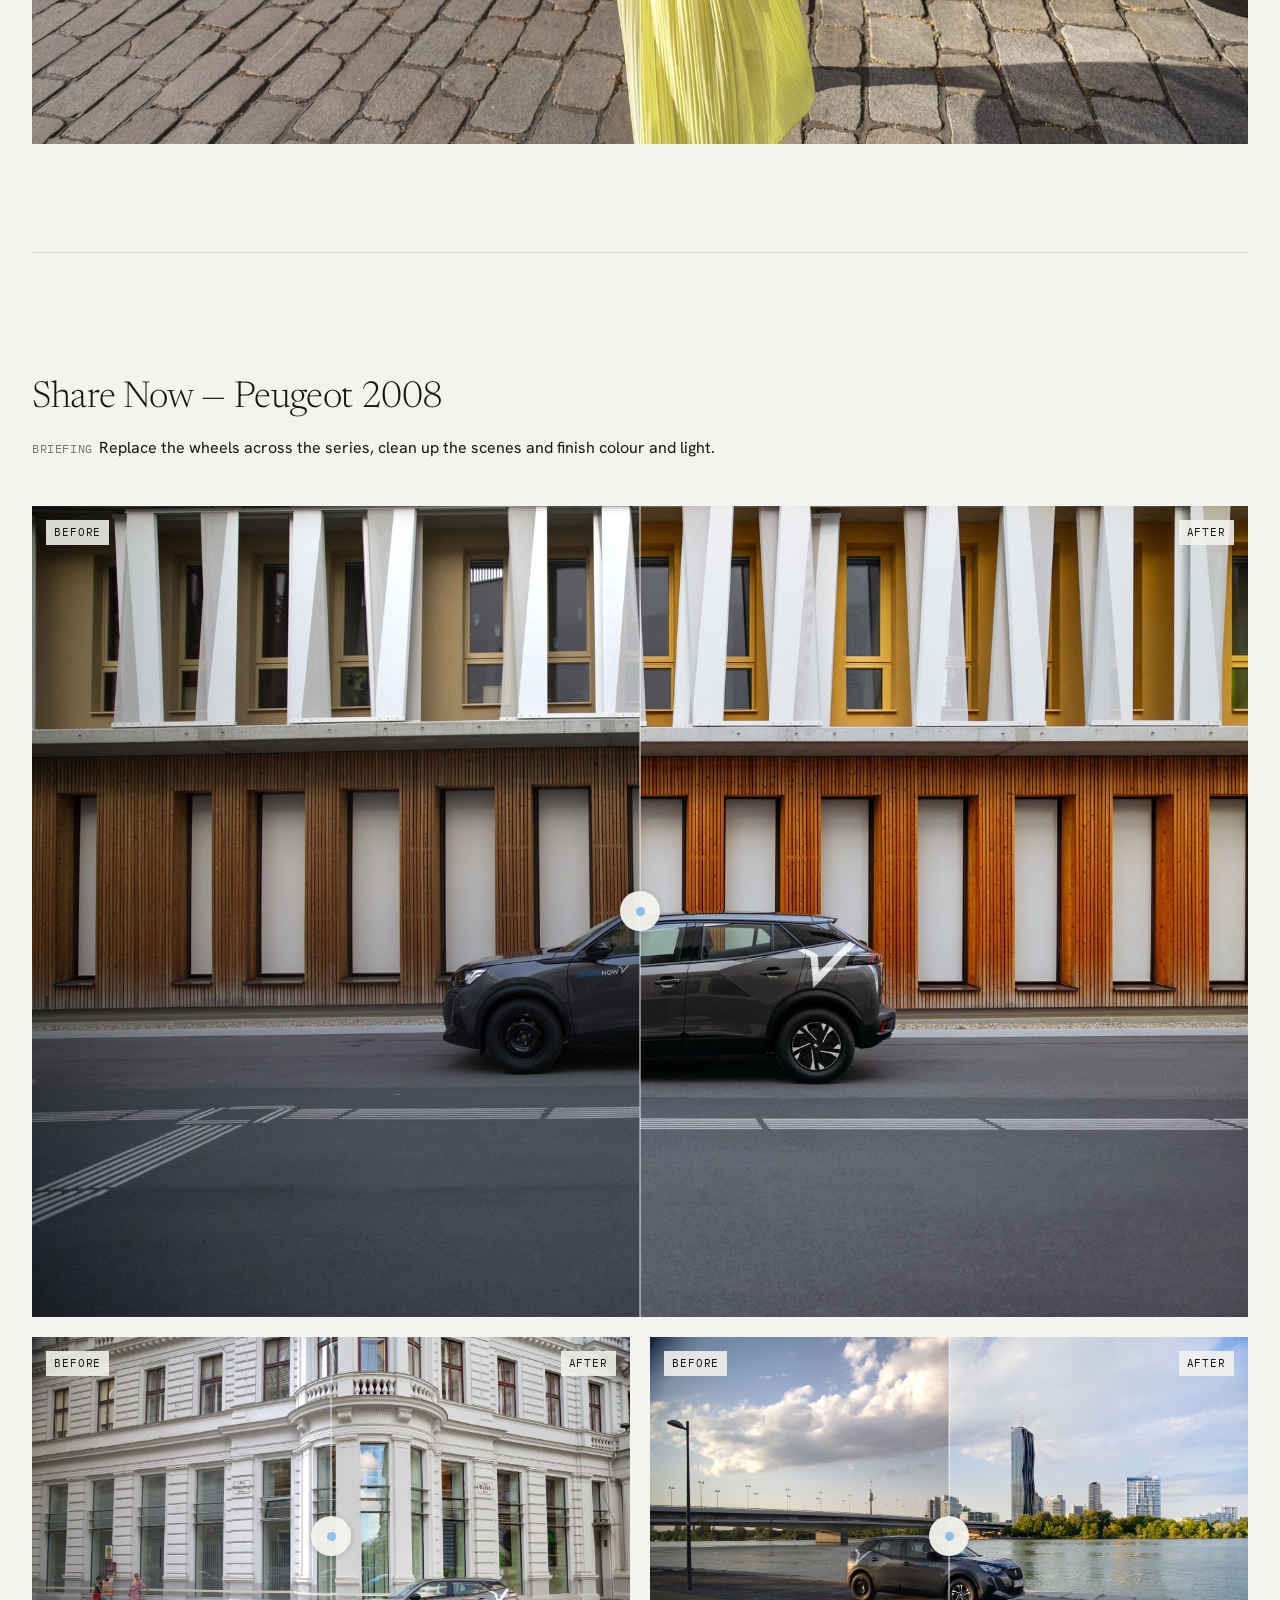
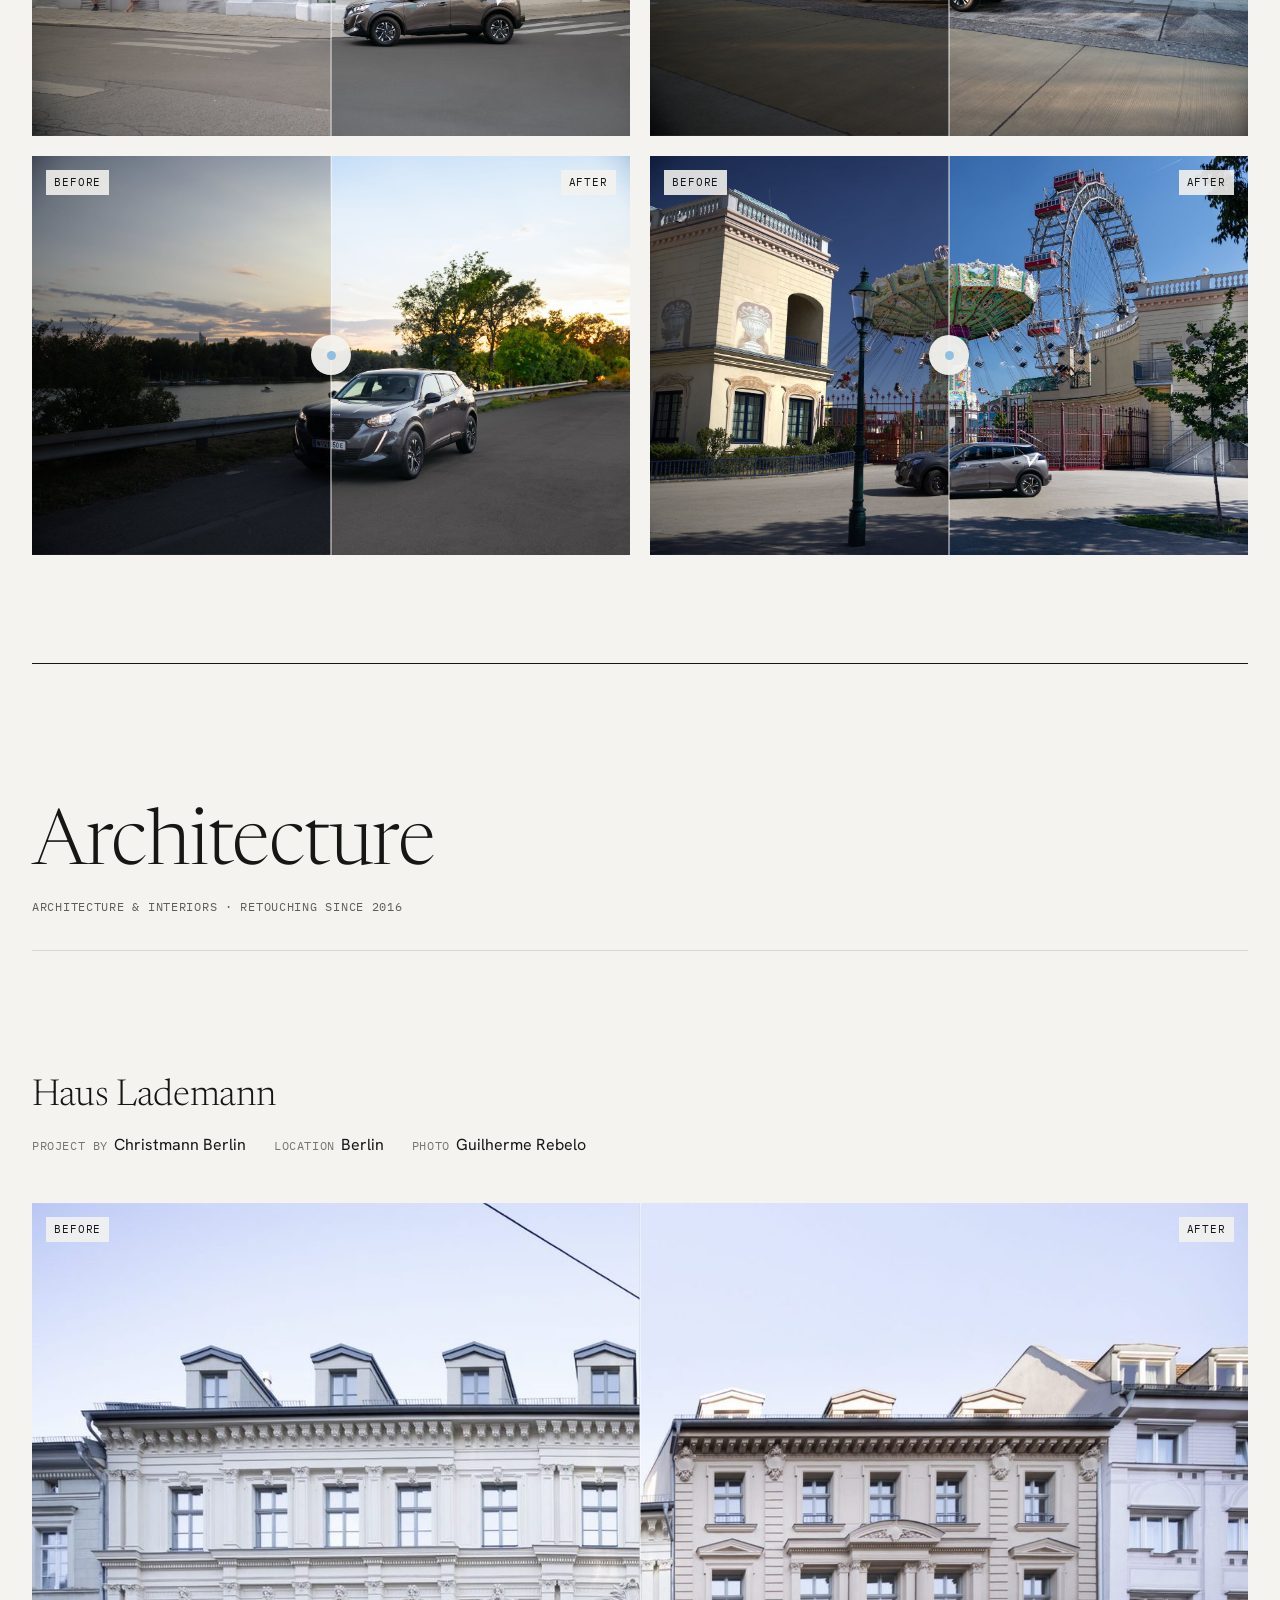
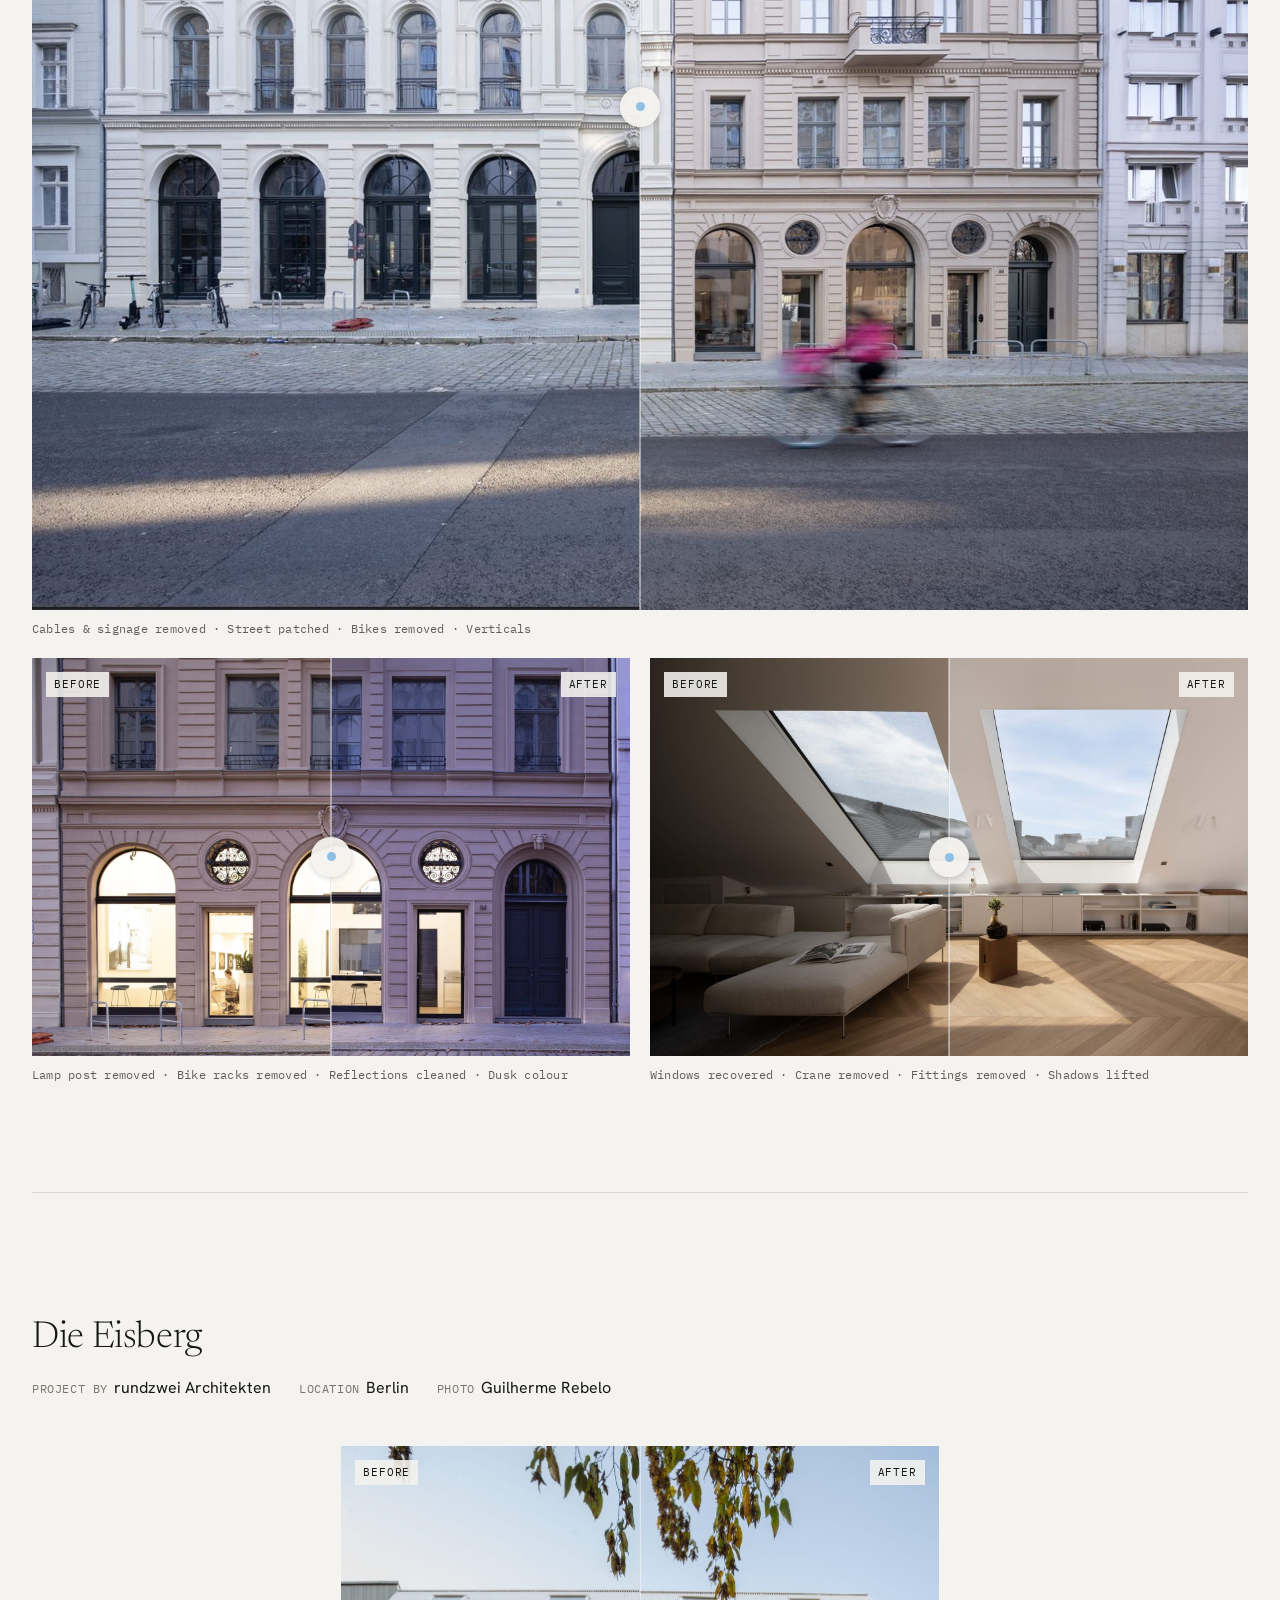
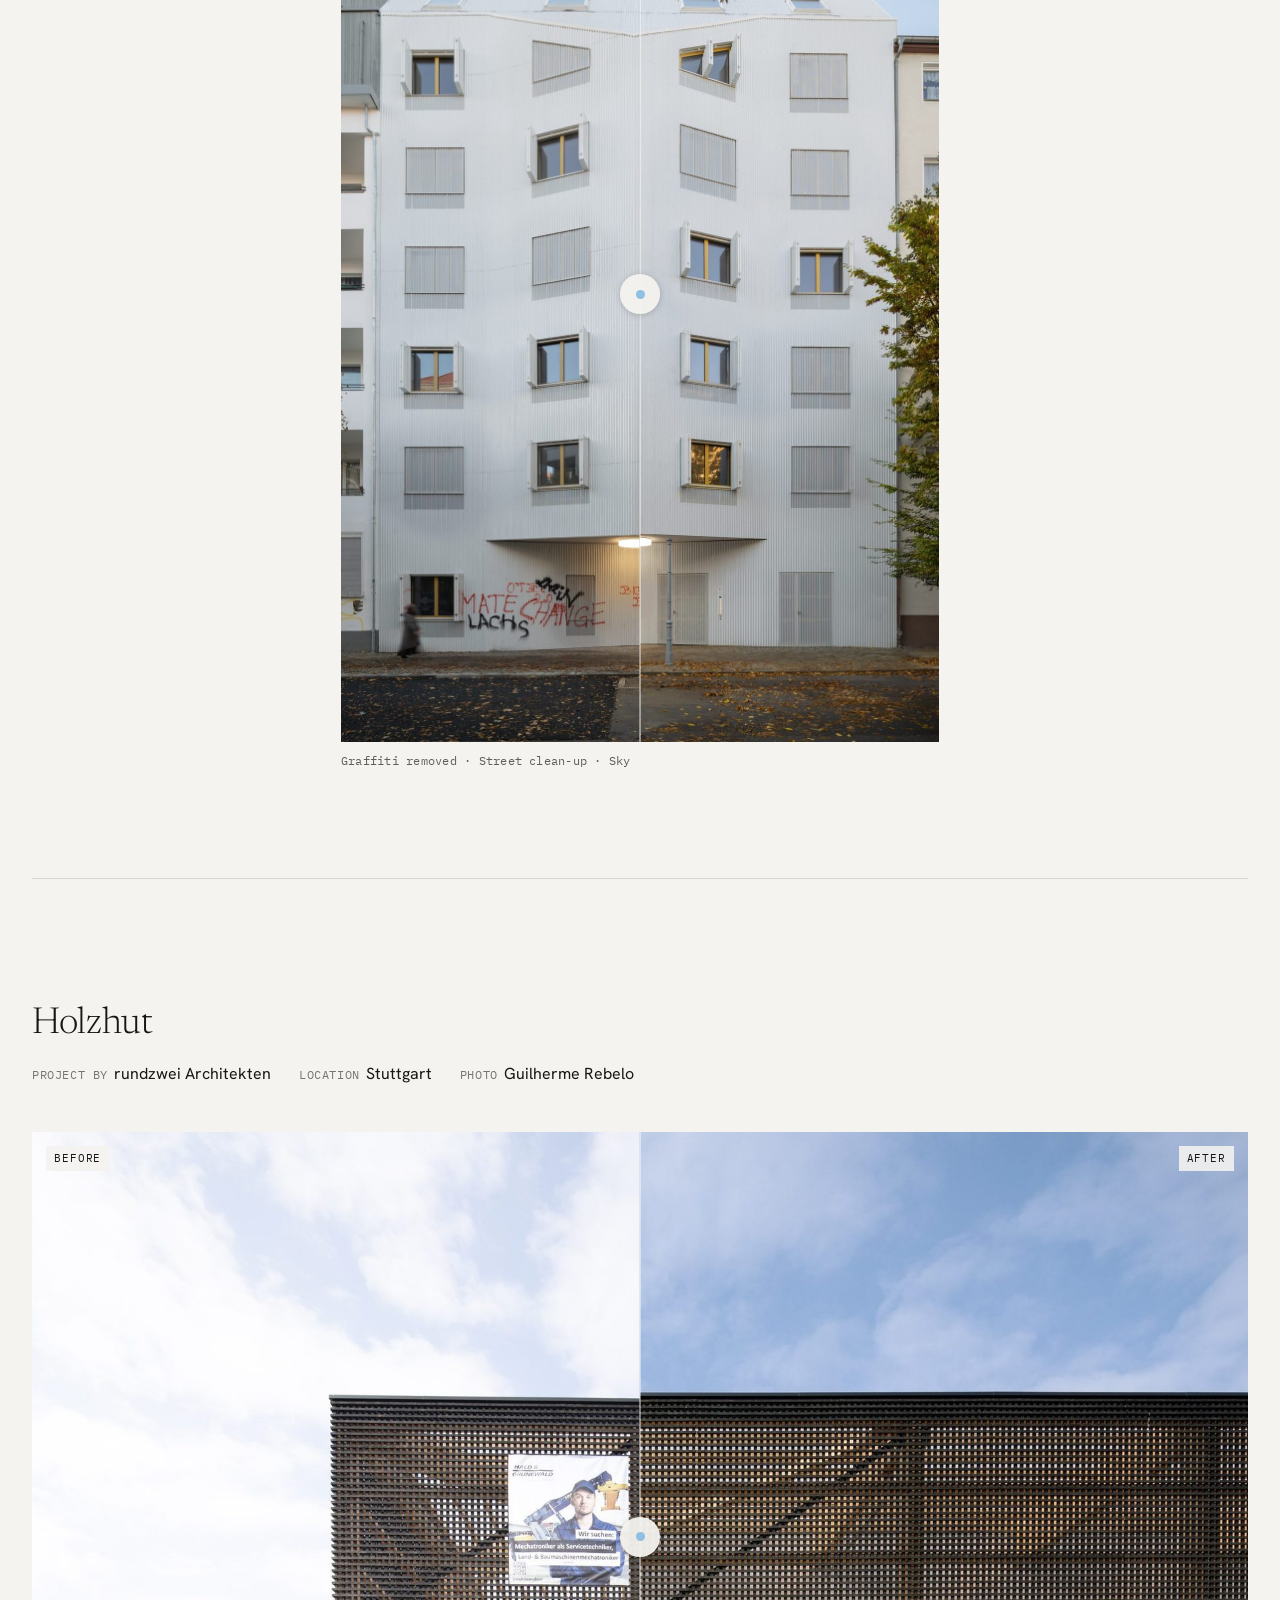
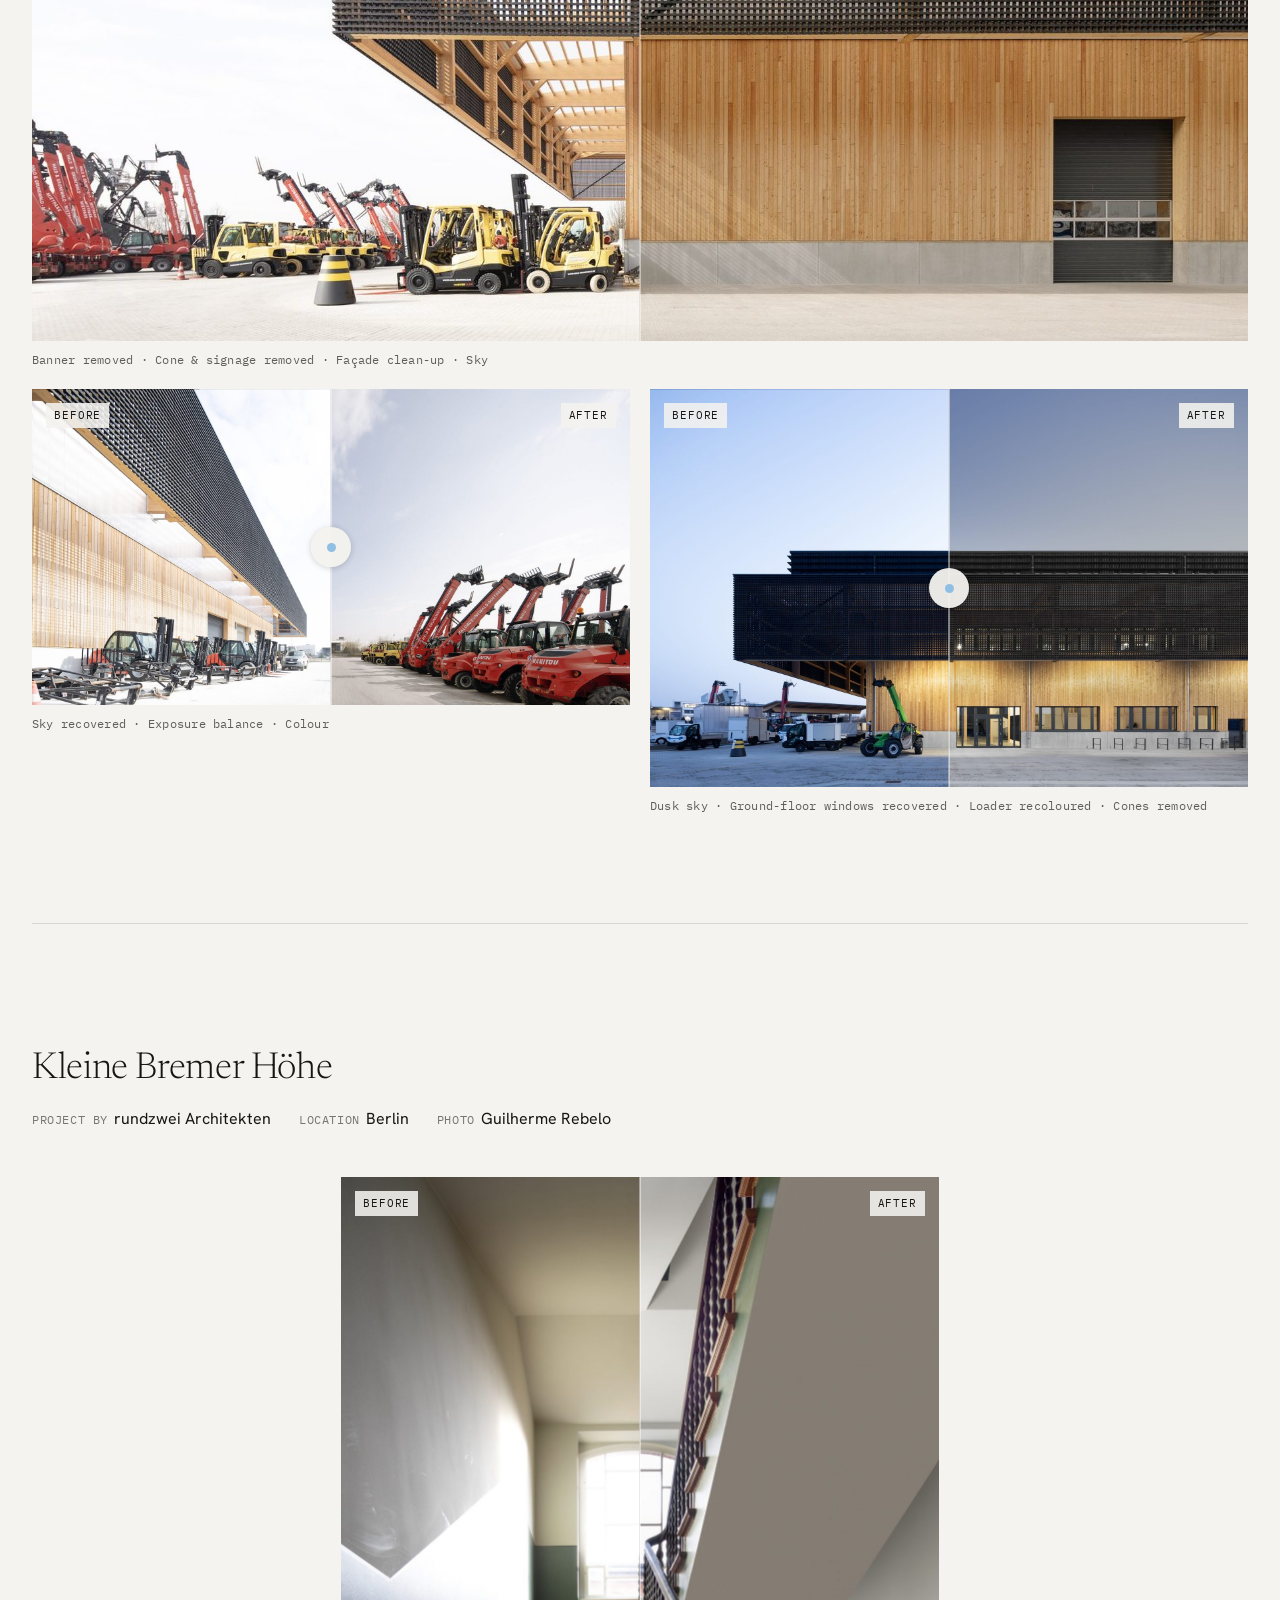
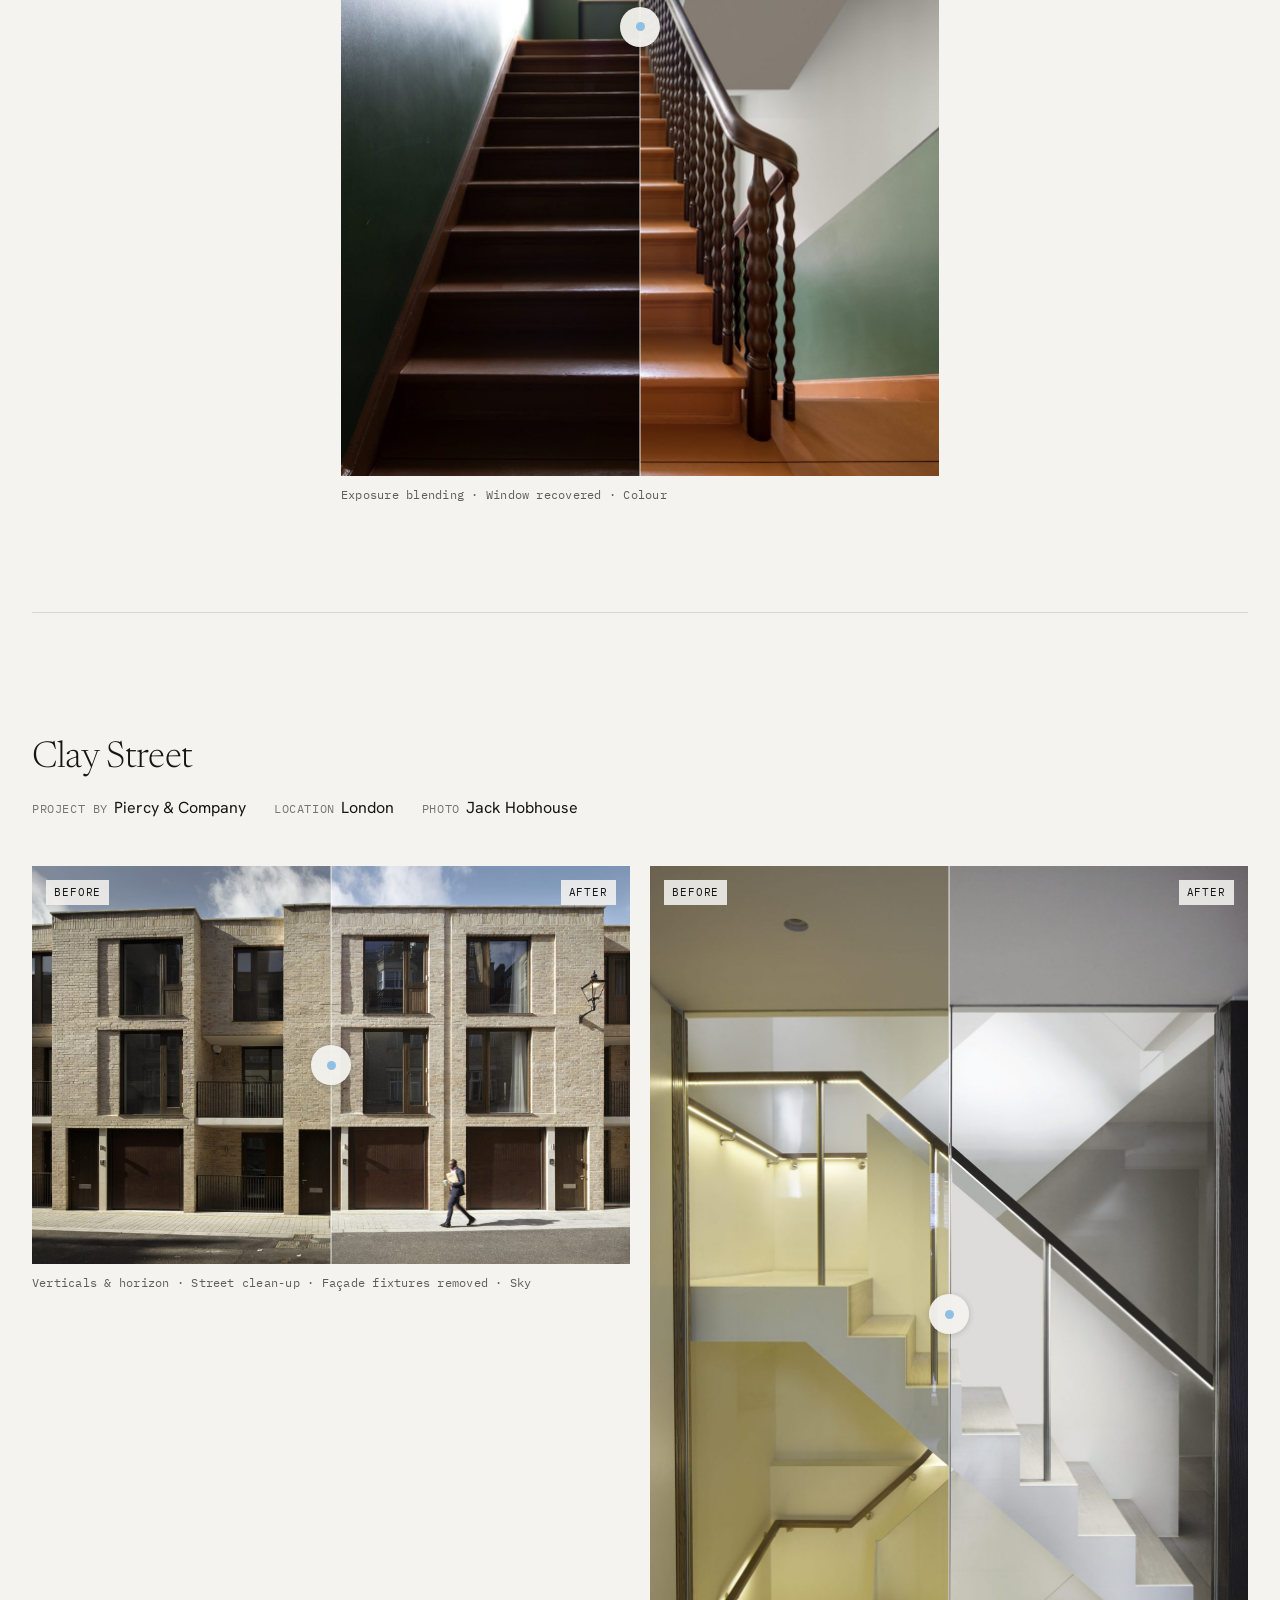
==== commit ff337c88: "Retouch - Architecture added" ====
--- a/retouch/index.html
+++ b/retouch/index.html
@@ -5,10 +5,10 @@
 <meta name="viewport" content="width=device-width, initial-scale=1">
 <title>Guilherme Rebelo — Retouch Portfolio</title>
 <meta name="robots" content="noindex, nofollow">
-<meta name="description" content="Campaign retouching by Guilherme Rebelo: before and after.">
+<meta name="description" content="Retouching by Guilherme Rebelo for automotive campaigns and architecture and interiors photography: before and after.">
 <meta property="og:type" content="website">
 <meta property="og:title" content="Guilherme Rebelo — Retouch Portfolio">
-<meta property="og:description" content="Campaign retouching, invisible by design. Drag each image to compare before and after.">
+<meta property="og:description" content="Retouching, invisible by design: automotive campaigns, architecture and interiors. Drag each image to compare before and after.">
 <meta property="og:url" content="https://guilhermerebelo.com/retouch/">
 <meta property="og:image" content="https://guilhermerebelo.com/retouch/img/ShareNow_V_M37A9965.jpg">
 <link rel="icon" href="../favicon.svg" type="image/svg+xml">
@@ -77,6 +77,13 @@
   .ba input{position:absolute;inset:0;width:100%;height:100%;opacity:0;margin:0;cursor:ew-resize}
   .ba:focus-within .knob{outline:2px solid var(--sky);outline-offset:3px}
 
+  /* chapters */
+  .chapter{padding:16vh 0 4vh;border-top:1px solid var(--ink);scroll-margin-top:70px}
+  .chapter h2{margin:0;font-size:clamp(44px,6vw,88px);line-height:1}
+  .chapter p{margin:14px 0 0;font:400 12px var(--mono);text-transform:uppercase;letter-spacing:.06em;color:var(--mute)}
+  figcaption{margin-top:10px;font:400 12px/1.5 var(--mono);color:var(--mute);letter-spacing:.02em}
+  .w6.c{grid-column:4 / span 6}
+
   /* about — matches the Sobre page */
   .about{display:grid;grid-template-columns:repeat(12,1fr);gap:0 20px;padding:14vh 0 16vh;border-top:1px solid var(--hair);scroll-margin-top:70px}
   .about h2{grid-column:1 / 5;margin:0;font-size:clamp(28px,2.9vw,42px)}
@@ -107,7 +114,19 @@
     .hero{grid-template-columns:1fr;padding:56px 0 48px;gap:24px}
     .title{grid-template-columns:1fr;padding-top:10vh}
     .title h2,.title dl{grid-column:1}
-    .w8,.w6,.w4{grid-column:span 12}
+    .w8,.w6,.w4,.w6.c{grid-column:span 12}
+    nav{gap:14px}
+    nav a{font-size:15px}
+  }
+  @media (max-width:480px){
+    .nav-ig{display:none}
+  }
+  @media (max-width:380px){
+    .bar{gap:12px}
+    nav{gap:10px}
+    nav a{font-size:13.5px}
+    .logo{font-size:17px}
+    .chapter{padding-top:10vh}
   }
 </style>
 </head>
@@ -120,7 +139,8 @@
       <span>rebelo</span>
     </a>
     <nav aria-label="Main">
-      <a href="#top">Projects</a>
+      <a href="#products">Products</a>
+      <a href="#architecture">Architecture</a>
       <a href="#about">About</a>
       <a href="#contact">Contact</a>
       <a class="nav-ig" href="https://www.instagram.com/guilhermerebelo.foto/" target="_blank" rel="noopener" aria-label="Instagram"><svg viewBox="0 0 1000 1000" aria-hidden="true"> <path fill="currentColor" transform="translate(-2.5 -2.5)" d="M295.42,6c-53.2,2.51-89.53,11-121.29,23.48-32.87,12.81-60.73,30-88.45,57.82S40.89,143,28.17,175.92c-12.31,31.83-20.65,68.19-23,121.42S2.3,367.68,2.56,503.46,3.42,656.26,6,709.6c2.54,53.19,11,89.51,23.48,121.28,12.83,32.87,30,60.72,57.83,88.45S143,964.09,176,976.83c31.8,12.29,68.17,20.67,121.39,23s70.35,2.87,206.09,2.61,152.83-.86,206.16-3.39S799.1,988,830.88,975.58c32.87-12.86,60.74-30,88.45-57.84S964.1,862,976.81,829.06c12.32-31.8,20.69-68.17,23-121.35,2.33-53.37,2.88-70.41,2.62-206.17s-.87-152.78-3.4-206.1-11-89.53-23.47-121.32c-12.85-32.87-30-60.7-57.82-88.45S862,40.87,829.07,28.19c-31.82-12.31-68.17-20.7-121.39-23S637.33,2.3,501.54,2.56,348.75,3.4,295.42,6m5.84,903.88c-48.75-2.12-75.22-10.22-92.86-17-23.36-9-40-19.88-57.58-37.29s-28.38-34.11-37.5-57.42c-6.85-17.64-15.1-44.08-17.38-92.83-2.48-52.69-3-68.51-3.29-202s.22-149.29,2.53-202c2.08-48.71,10.23-75.21,17-92.84,9-23.39,19.84-40,37.29-57.57s34.1-28.39,57.43-37.51c17.62-6.88,44.06-15.06,92.79-17.38,52.73-2.5,68.53-3,202-3.29s149.31.21,202.06,2.53c48.71,2.12,75.22,10.19,92.83,17,23.37,9,40,19.81,57.57,37.29s28.4,34.07,37.52,57.45c6.89,17.57,15.07,44,17.37,92.76,2.51,52.73,3.08,68.54,3.32,202s-.23,149.31-2.54,202c-2.13,48.75-10.21,75.23-17,92.89-9,23.35-19.85,40-37.31,57.56s-34.09,28.38-57.43,37.5c-17.6,6.87-44.07,15.07-92.76,17.39-52.73,2.48-68.53,3-202.05,3.29s-149.27-.25-202-2.53m407.6-674.61a60,60,0,1,0,59.88-60.1,60,60,0,0,0-59.88,60.1M245.77,503c.28,141.8,115.44,256.49,257.21,256.22S759.52,643.8,759.25,502,643.79,245.48,502,245.76,245.5,361.22,245.77,503m90.06-.18a166.67,166.67,0,1,1,167,166.34,166.65,166.65,0,0,1-167-166.34"/> </svg></a>
@@ -131,11 +151,16 @@
 <main class="wrap" id="top">
 
   <section class="hero">
-    <h1>Campaign retouching, <em>invisible by design.</em></h1>
+    <h1>Retouching, <em>invisible by design.</em></h1>
     <div>
-      <p class="intro">Campaign post-production for automotive and fashion brands: branding updates, clean-up, colour and finishing, delivered to print and web standard.</p>
+      <p class="intro">Post-production for automotive campaigns and for architecture and interiors photography: branding updates, clean-up, perspective, windows, colour and finishing, delivered to print and web standard.</p>
       <p class="hint"><i aria-hidden="true"></i>Drag across each image to compare</p>
     </div>
+  </section>
+
+  <section class="chapter" id="products" aria-labelledby="ch-products">
+    <h2 id="ch-products">Products</h2>
+    <p>Automotive campaigns · Share Now, Free2Move</p>
   </section>
 
   <!-- Campaign 01 -->
@@ -222,6 +247,238 @@
       </figure>
       <figure class="w6">
         <div class="ba"><img src="img/ShareNow_V_M37A9965.jpg" alt="After: Peugeot 2008 in front of the Prater ferris wheel and swing carousel" width="1800" height="1201" loading="lazy"><img class="before" src="img/ShareNow_V_M37A9965_B4.jpg" alt="Before: unretouched raw file" loading="lazy"><span class="line"></span><span class="knob"></span><span class="tag b">Before</span><span class="tag a">After</span><input type="range" min="0" max="100" value="50" aria-label="Compare before and after"></div>
+      </figure>
+    </div>
+  </section>
+
+  <section class="chapter" id="architecture" aria-labelledby="ch-arch">
+    <h2 id="ch-arch">Architecture</h2>
+    <p>Architecture &amp; interiors · retouching since 2016</p>
+  </section>
+
+  <section class="campaign" aria-labelledby="a1">
+    <div class="title">
+      <h2 id="a1">Haus Lademann</h2>
+      <dl><div><dt>Project by</dt><dd>Christmann Berlin</dd></div><div><dt>Location</dt><dd>Berlin</dd></div><div><dt>Photo</dt><dd>Guilherme Rebelo</dd></div></dl>
+    </div>
+    <div class="grid">
+      <figure class="w12">
+        <div class="ba"><img src="img/arch_p05.jpg" alt="After: Haus Lademann, retouched" width="1800" height="1490" loading="lazy"><img class="before" src="img/arch_p05_B4.jpg" alt="Before: Haus Lademann, unretouched original" loading="lazy"><span class="line"></span><span class="knob"></span><span class="tag b">Before</span><span class="tag a">After</span><input type="range" min="0" max="100" value="50" aria-label="Compare before and after: Haus Lademann"></div>
+        <figcaption>Cables &amp; signage removed · Street patched · Bikes removed · Verticals</figcaption>
+      </figure>
+      <figure class="w6">
+        <div class="ba"><img src="img/arch_p04.jpg" alt="After: Haus Lademann, retouched" width="1800" height="1198" loading="lazy"><img class="before" src="img/arch_p04_B4.jpg" alt="Before: Haus Lademann, unretouched original" loading="lazy"><span class="line"></span><span class="knob"></span><span class="tag b">Before</span><span class="tag a">After</span><input type="range" min="0" max="100" value="50" aria-label="Compare before and after: Haus Lademann"></div>
+        <figcaption>Lamp post removed · Bike racks removed · Reflections cleaned · Dusk colour</figcaption>
+      </figure>
+      <figure class="w6">
+        <div class="ba"><img src="img/arch_p03.jpg" alt="After: Haus Lademann, retouched" width="1800" height="1200" loading="lazy"><img class="before" src="img/arch_p03_B4.jpg" alt="Before: Haus Lademann, unretouched original" loading="lazy"><span class="line"></span><span class="knob"></span><span class="tag b">Before</span><span class="tag a">After</span><input type="range" min="0" max="100" value="50" aria-label="Compare before and after: Haus Lademann"></div>
+        <figcaption>Windows recovered · Crane removed · Fittings removed · Shadows lifted</figcaption>
+      </figure>
+    </div>
+  </section>
+
+  <section class="campaign" aria-labelledby="a2">
+    <div class="title">
+      <h2 id="a2">Die Eisberg</h2>
+      <dl><div><dt>Project by</dt><dd>rundzwei Architekten</dd></div><div><dt>Location</dt><dd>Berlin</dd></div><div><dt>Photo</dt><dd>Guilherme Rebelo</dd></div></dl>
+    </div>
+    <div class="grid">
+      <figure class="w6 c">
+        <div class="ba"><img src="img/arch_p23.jpg" alt="After: Die Eisberg, retouched" width="1201" height="1800" loading="lazy"><img class="before" src="img/arch_p23_B4.jpg" alt="Before: Die Eisberg, unretouched original" loading="lazy"><span class="line"></span><span class="knob"></span><span class="tag b">Before</span><span class="tag a">After</span><input type="range" min="0" max="100" value="50" aria-label="Compare before and after: Die Eisberg"></div>
+        <figcaption>Graffiti removed · Street clean-up · Sky</figcaption>
+      </figure>
+    </div>
+  </section>
+
+  <section class="campaign" aria-labelledby="a3">
+    <div class="title">
+      <h2 id="a3">Holzhut</h2>
+      <dl><div><dt>Project by</dt><dd>rundzwei Architekten</dd></div><div><dt>Location</dt><dd>Stuttgart</dd></div><div><dt>Photo</dt><dd>Guilherme Rebelo</dd></div></dl>
+    </div>
+    <div class="grid">
+      <figure class="w12">
+        <div class="ba"><img src="img/arch_p24.jpg" alt="After: Holzhut, retouched" width="1800" height="1198" loading="lazy"><img class="before" src="img/arch_p24_B4.jpg" alt="Before: Holzhut, unretouched original" loading="lazy"><span class="line"></span><span class="knob"></span><span class="tag b">Before</span><span class="tag a">After</span><input type="range" min="0" max="100" value="50" aria-label="Compare before and after: Holzhut"></div>
+        <figcaption>Banner removed · Cone &amp; signage removed · Façade clean-up · Sky</figcaption>
+      </figure>
+      <figure class="w6">
+        <div class="ba"><img src="img/arch_p26.jpg" alt="After: Holzhut, retouched" width="1800" height="950" loading="lazy"><img class="before" src="img/arch_p26_B4.jpg" alt="Before: Holzhut, unretouched original" loading="lazy"><span class="line"></span><span class="knob"></span><span class="tag b">Before</span><span class="tag a">After</span><input type="range" min="0" max="100" value="50" aria-label="Compare before and after: Holzhut"></div>
+        <figcaption>Sky recovered · Exposure balance · Colour</figcaption>
+      </figure>
+      <figure class="w6">
+        <div class="ba"><img src="img/arch_p25.jpg" alt="After: Holzhut, retouched" width="1800" height="1198" loading="lazy"><img class="before" src="img/arch_p25_B4.jpg" alt="Before: Holzhut, unretouched original" loading="lazy"><span class="line"></span><span class="knob"></span><span class="tag b">Before</span><span class="tag a">After</span><input type="range" min="0" max="100" value="50" aria-label="Compare before and after: Holzhut"></div>
+        <figcaption>Dusk sky · Ground-floor windows recovered · Loader recoloured · Cones removed</figcaption>
+      </figure>
+    </div>
+  </section>
+
+  <section class="campaign" aria-labelledby="a4">
+    <div class="title">
+      <h2 id="a4">Kleine Bremer Höhe</h2>
+      <dl><div><dt>Project by</dt><dd>rundzwei Architekten</dd></div><div><dt>Location</dt><dd>Berlin</dd></div><div><dt>Photo</dt><dd>Guilherme Rebelo</dd></div></dl>
+    </div>
+    <div class="grid">
+      <figure class="w6 c">
+        <div class="ba"><img src="img/arch_p27.jpg" alt="After: Kleine Bremer Höhe, retouched" width="1197" height="1800" loading="lazy"><img class="before" src="img/arch_p27_B4.jpg" alt="Before: Kleine Bremer Höhe, unretouched original" loading="lazy"><span class="line"></span><span class="knob"></span><span class="tag b">Before</span><span class="tag a">After</span><input type="range" min="0" max="100" value="50" aria-label="Compare before and after: Kleine Bremer Höhe"></div>
+        <figcaption>Exposure blending · Window recovered · Colour</figcaption>
+      </figure>
+    </div>
+  </section>
+
+  <section class="campaign" aria-labelledby="a5">
+    <div class="title">
+      <h2 id="a5">Clay Street</h2>
+      <dl><div><dt>Project by</dt><dd>Piercy &amp; Company</dd></div><div><dt>Location</dt><dd>London</dd></div><div><dt>Photo</dt><dd>Jack Hobhouse</dd></div></dl>
+    </div>
+    <div class="grid">
+      <figure class="w6">
+        <div class="ba"><img src="img/arch_p00.jpg" alt="After: Clay Street, retouched" width="1800" height="1200" loading="lazy"><img class="before" src="img/arch_p00_B4.jpg" alt="Before: Clay Street, unretouched original" loading="lazy"><span class="line"></span><span class="knob"></span><span class="tag b">Before</span><span class="tag a">After</span><input type="range" min="0" max="100" value="50" aria-label="Compare before and after: Clay Street"></div>
+        <figcaption>Verticals &amp; horizon · Street clean-up · Façade fixtures removed · Sky</figcaption>
+      </figure>
+      <figure class="w6">
+        <div class="ba"><img src="img/arch_p01.jpg" alt="After: Clay Street, retouched" width="1200" height="1800" loading="lazy"><img class="before" src="img/arch_p01_B4.jpg" alt="Before: Clay Street, unretouched original" loading="lazy"><span class="line"></span><span class="knob"></span><span class="tag b">Before</span><span class="tag a">After</span><input type="range" min="0" max="100" value="50" aria-label="Compare before and after: Clay Street"></div>
+        <figcaption>Colour cast neutralised · Reflections removed · Floor cleaned</figcaption>
+      </figure>
+    </div>
+  </section>
+
+  <section class="campaign" aria-labelledby="a6">
+    <div class="title">
+      <h2 id="a6">ADAC office</h2>
+      <dl><div><dt>Project by</dt><dd>Concept District</dd></div><div><dt>Location</dt><dd>Berlin</dd></div><div><dt>Photo</dt><dd>Guilherme Rebelo</dd></div></dl>
+    </div>
+    <div class="grid">
+      <figure class="w12">
+        <div class="ba"><img src="img/arch_p06.jpg" alt="After: ADAC office, retouched" width="1800" height="1258" loading="lazy"><img class="before" src="img/arch_p06_B4.jpg" alt="Before: ADAC office, unretouched original" loading="lazy"><span class="line"></span><span class="knob"></span><span class="tag b">Before</span><span class="tag a">After</span><input type="range" min="0" max="100" value="50" aria-label="Compare before and after: ADAC office"></div>
+        <figcaption>AC unit removed · Sockets &amp; fittings removed · Ceiling cleaned · Crop</figcaption>
+      </figure>
+    </div>
+  </section>
+
+  <section class="campaign" aria-labelledby="a7">
+    <div class="title">
+      <h2 id="a7">Campus building</h2>
+      <dl><div><dt>Location</dt><dd>Germany</dd></div><div><dt>Photo</dt><dd>Werner Huthmacher</dd></div></dl>
+    </div>
+    <div class="grid">
+      <figure class="w12">
+        <div class="ba"><img src="img/arch_p20.jpg" alt="After: Campus building, retouched" width="1800" height="1206" loading="lazy"><img class="before" src="img/arch_p20_B4.jpg" alt="Before: Campus building, unretouched original" loading="lazy"><span class="line"></span><span class="knob"></span><span class="tag b">Before</span><span class="tag a">After</span><input type="range" min="0" max="100" value="50" aria-label="Compare before and after: Campus building"></div>
+        <figcaption>Sun flare removed · Building site turned to lawn · Sky · Colour</figcaption>
+      </figure>
+    </div>
+  </section>
+
+  <section class="campaign" aria-labelledby="a8">
+    <div class="title">
+      <h2 id="a8">Office interiors</h2>
+      <dl><div><dt>Project by</dt><dd>Kinzo</dd></div><div><dt>Location</dt><dd>Germany</dd></div><div><dt>Photo</dt><dd>Werner Huthmacher</dd></div></dl>
+    </div>
+    <div class="grid">
+      <figure class="w12">
+        <div class="ba"><img src="img/arch_p18.jpg" alt="After: Office interiors, retouched" width="1800" height="1198" loading="lazy"><img class="before" src="img/arch_p18_B4.jpg" alt="Before: Office interiors, unretouched original" loading="lazy"><span class="line"></span><span class="knob"></span><span class="tag b">Before</span><span class="tag a">After</span><input type="range" min="0" max="100" value="50" aria-label="Compare before and after: Office interiors"></div>
+        <figcaption>Ceiling fittings removed · Signage removed · Floor seams removed · White balance</figcaption>
+      </figure>
+      <figure class="w6">
+        <div class="ba"><img src="img/arch_p19.jpg" alt="After: Office interiors, retouched" width="1800" height="1504" loading="lazy"><img class="before" src="img/arch_p19_B4.jpg" alt="Before: Office interiors, unretouched original" loading="lazy"><span class="line"></span><span class="knob"></span><span class="tag b">Before</span><span class="tag a">After</span><input type="range" min="0" max="100" value="50" aria-label="Compare before and after: Office interiors"></div>
+        <figcaption>Ceiling fittings removed · Floor seams removed · White balance</figcaption>
+      </figure>
+      <figure class="w6">
+        <div class="ba"><img src="img/arch_p21.jpg" alt="After: Office interiors, retouched" width="1800" height="1200" loading="lazy"><img class="before" src="img/arch_p21_B4.jpg" alt="Before: Office interiors, unretouched original" loading="lazy"><span class="line"></span><span class="knob"></span><span class="tag b">Before</span><span class="tag a">After</span><input type="range" min="0" max="100" value="50" aria-label="Compare before and after: Office interiors"></div>
+        <figcaption>Sensors &amp; signs removed · Colour cast neutralised · Floor</figcaption>
+      </figure>
+    </div>
+  </section>
+
+  <section class="campaign" aria-labelledby="a9">
+    <div class="title">
+      <h2 id="a9">Casa Itanhangá</h2>
+      <dl><div><dt>Project by</dt><dd>Mauricio Magarão</dd></div><div><dt>Location</dt><dd>Rio de Janeiro</dd></div><div><dt>Photo</dt><dd>MCA Estúdio</dd></div></dl>
+    </div>
+    <div class="grid">
+      <figure class="w12">
+        <div class="ba"><img src="img/arch_p12.jpg" alt="After: Casa Itanhangá, retouched" width="1800" height="1200" loading="lazy"><img class="before" src="img/arch_p12_B4.jpg" alt="Before: Casa Itanhangá, unretouched original" loading="lazy"><span class="line"></span><span class="knob"></span><span class="tag b">Before</span><span class="tag a">After</span><input type="range" min="0" max="100" value="50" aria-label="Compare before and after: Casa Itanhangá"></div>
+        <figcaption>Window view recovered · Exposure balance · Floor clean-up</figcaption>
+      </figure>
+    </div>
+  </section>
+
+  <section class="campaign" aria-labelledby="a10">
+    <div class="title">
+      <h2 id="a10">Miami residence</h2>
+      <dl><div><dt>Project by</dt><dd>Gustavo Marasca</dd></div><div><dt>Location</dt><dd>Miami</dd></div><div><dt>Photo</dt><dd>MCA Estúdio</dd></div></dl>
+    </div>
+    <div class="grid">
+      <figure class="w6">
+        <div class="ba"><img src="img/arch_p15.jpg" alt="After: Miami residence, retouched" width="1800" height="1199" loading="lazy"><img class="before" src="img/arch_p15_B4.jpg" alt="Before: Miami residence, unretouched original" loading="lazy"><span class="line"></span><span class="knob"></span><span class="tag b">Before</span><span class="tag a">After</span><input type="range" min="0" max="100" value="50" aria-label="Compare before and after: Miami residence"></div>
+        <figcaption>Blown window recovered · Exposure balance · Colour</figcaption>
+      </figure>
+      <figure class="w6">
+        <div class="ba"><img src="img/arch_p14.jpg" alt="After: Miami residence, retouched" width="1197" height="1800" loading="lazy"><img class="before" src="img/arch_p14_B4.jpg" alt="Before: Miami residence, unretouched original" loading="lazy"><span class="line"></span><span class="knob"></span><span class="tag b">Before</span><span class="tag a">After</span><input type="range" min="0" max="100" value="50" aria-label="Compare before and after: Miami residence"></div>
+        <figcaption>Window recovered · Reflections cleaned · Colour</figcaption>
+      </figure>
+    </div>
+  </section>
+
+  <section class="campaign" aria-labelledby="a11">
+    <div class="title">
+      <h2 id="a11">Pinecrest residence</h2>
+      <dl><div><dt>Project by</dt><dd>Florense</dd></div><div><dt>Location</dt><dd>Miami</dd></div><div><dt>Photo</dt><dd>MCA Estúdio</dd></div></dl>
+    </div>
+    <div class="grid">
+      <figure class="w6 c">
+        <div class="ba"><img src="img/arch_p13.jpg" alt="After: Pinecrest residence, retouched" width="1199" height="1800" loading="lazy"><img class="before" src="img/arch_p13_B4.jpg" alt="Before: Pinecrest residence, unretouched original" loading="lazy"><span class="line"></span><span class="knob"></span><span class="tag b">Before</span><span class="tag a">After</span><input type="range" min="0" max="100" value="50" aria-label="Compare before and after: Pinecrest residence"></div>
+        <figcaption>Window view recovered · AC fittings removed · Colour</figcaption>
+      </figure>
+    </div>
+  </section>
+
+  <section class="campaign" aria-labelledby="a12">
+    <div class="title">
+      <h2 id="a12">CasaCor RJ 2022</h2>
+      <dl><div><dt>Project by</dt><dd>João Panaggio</dd></div><div><dt>Location</dt><dd>Rio de Janeiro</dd></div><div><dt>Photo</dt><dd>MCA Estúdio</dd></div></dl>
+    </div>
+    <div class="grid">
+      <figure class="w6 c">
+        <div class="ba"><img src="img/arch_p10.jpg" alt="After: CasaCor RJ 2022, retouched" width="1199" height="1800" loading="lazy"><img class="before" src="img/arch_p10_B4.jpg" alt="Before: CasaCor RJ 2022, unretouched original" loading="lazy"><span class="line"></span><span class="knob"></span><span class="tag b">Before</span><span class="tag a">After</span><input type="range" min="0" max="100" value="50" aria-label="Compare before and after: CasaCor RJ 2022"></div>
+        <figcaption>Skylight fixed · Wood colour · Exposure</figcaption>
+      </figure>
+    </div>
+  </section>
+
+  <section class="campaign" aria-labelledby="a13">
+    <div class="title">
+      <h2 id="a13">CasaCor SP 2022</h2>
+      <dl><div><dt>Project by</dt><dd>Marcelo Salum</dd></div><div><dt>Location</dt><dd>São Paulo</dd></div><div><dt>Photo</dt><dd>MCA Estúdio</dd></div></dl>
+    </div>
+    <div class="grid">
+      <figure class="w12">
+        <div class="ba"><img src="img/arch_p11.jpg" alt="After: CasaCor SP 2022, retouched" width="1800" height="1198" loading="lazy"><img class="before" src="img/arch_p11_B4.jpg" alt="Before: CasaCor SP 2022, unretouched original" loading="lazy"><span class="line"></span><span class="knob"></span><span class="tag b">Before</span><span class="tag a">After</span><input type="range" min="0" max="100" value="50" aria-label="Compare before and after: CasaCor SP 2022"></div>
+        <figcaption>Windows recovered · Exposure balance · Colour</figcaption>
+      </figure>
+    </div>
+  </section>
+
+  <section class="campaign" aria-labelledby="a14">
+    <div class="title">
+      <h2 id="a14">CasaCor</h2>
+      <dl><div><dt>Location</dt><dd>Brazil</dd></div><div><dt>Photo</dt><dd>MCA Estúdio</dd></div></dl>
+    </div>
+    <div class="grid">
+      <figure class="w6 c">
+        <div class="ba"><img src="img/arch_p08.jpg" alt="After: CasaCor, retouched" width="1199" height="1800" loading="lazy"><img class="before" src="img/arch_p08_B4.jpg" alt="Before: CasaCor, unretouched original" loading="lazy"><span class="line"></span><span class="knob"></span><span class="tag b">Before</span><span class="tag a">After</span><input type="range" min="0" max="100" value="50" aria-label="Compare before and after: CasaCor"></div>
+        <figcaption>AC unit removed · Colour · Exposure</figcaption>
+      </figure>
+    </div>
+  </section>
+
+  <section class="campaign" aria-labelledby="a15">
+    <div class="title">
+      <h2 id="a15">Residence</h2>
+      <dl><div><dt>Project by</dt><dd>AF Arquitetura</dd></div><div><dt>Location</dt><dd>Brazil</dd></div><div><dt>Photo</dt><dd>MCA Estúdio</dd></div></dl>
+    </div>
+    <div class="grid">
+      <figure class="w6 c">
+        <div class="ba"><img src="img/arch_p17.jpg" alt="After: Residence, retouched" width="1200" height="1800" loading="lazy"><img class="before" src="img/arch_p17_B4.jpg" alt="Before: Residence, unretouched original" loading="lazy"><span class="line"></span><span class="knob"></span><span class="tag b">Before</span><span class="tag a">After</span><input type="range" min="0" max="100" value="50" aria-label="Compare before and after: Residence"></div>
+        <figcaption>AC unit removed · Colour · Exposure</figcaption>
       </figure>
     </div>
   </section>
@@ -231,7 +488,7 @@
     <figure class="about-photo"><img src="../images/guilherme-rebelo.jpg" alt="Portrait of Guilherme Rebelo" width="1000" height="1000" loading="lazy"></figure>
     <div class="about-text">
       <p>Born in São Paulo, graduated in Architecture in 2008.</p>
-      <p>Alongside architectural photography, I’ve worked as a retoucher since 2016: first leading the retouching team at Global Brands Group in London, then freelance for automotive and fashion campaigns. Since 2025, generative AI has been part of my everyday workflow.</p>
+      <p>Alongside architectural photography, I’ve worked as a retoucher since 2016: first leading the retouching team at Global Brands Group in London, then freelance for automotive and fashion campaigns and for architectural photographers in Berlin and Brazil. Since 2025, generative AI has been part of my everyday workflow.</p>
       <p>I work between Lisbon and São Paulo and I’m available for projects anywhere.</p>
     </div>
   </section>
@@ -239,7 +496,7 @@
 </main>
 
 <footer id="contact">
-  <p class="footer-text">Have a campaign that needs finishing? Write to <a href="mailto:estudio@guilhermerebelo.com">estudio@guilhermerebelo.com</a></p>
+  <p class="footer-text">Have images that need finishing? Write to <a href="mailto:estudio@guilhermerebelo.com">estudio@guilhermerebelo.com</a></p>
   <div class="footer-info">
     <span>Lisbon · São Paulo</span>
     <a href="tel:+351912202000">+351 912 202 000</a>
